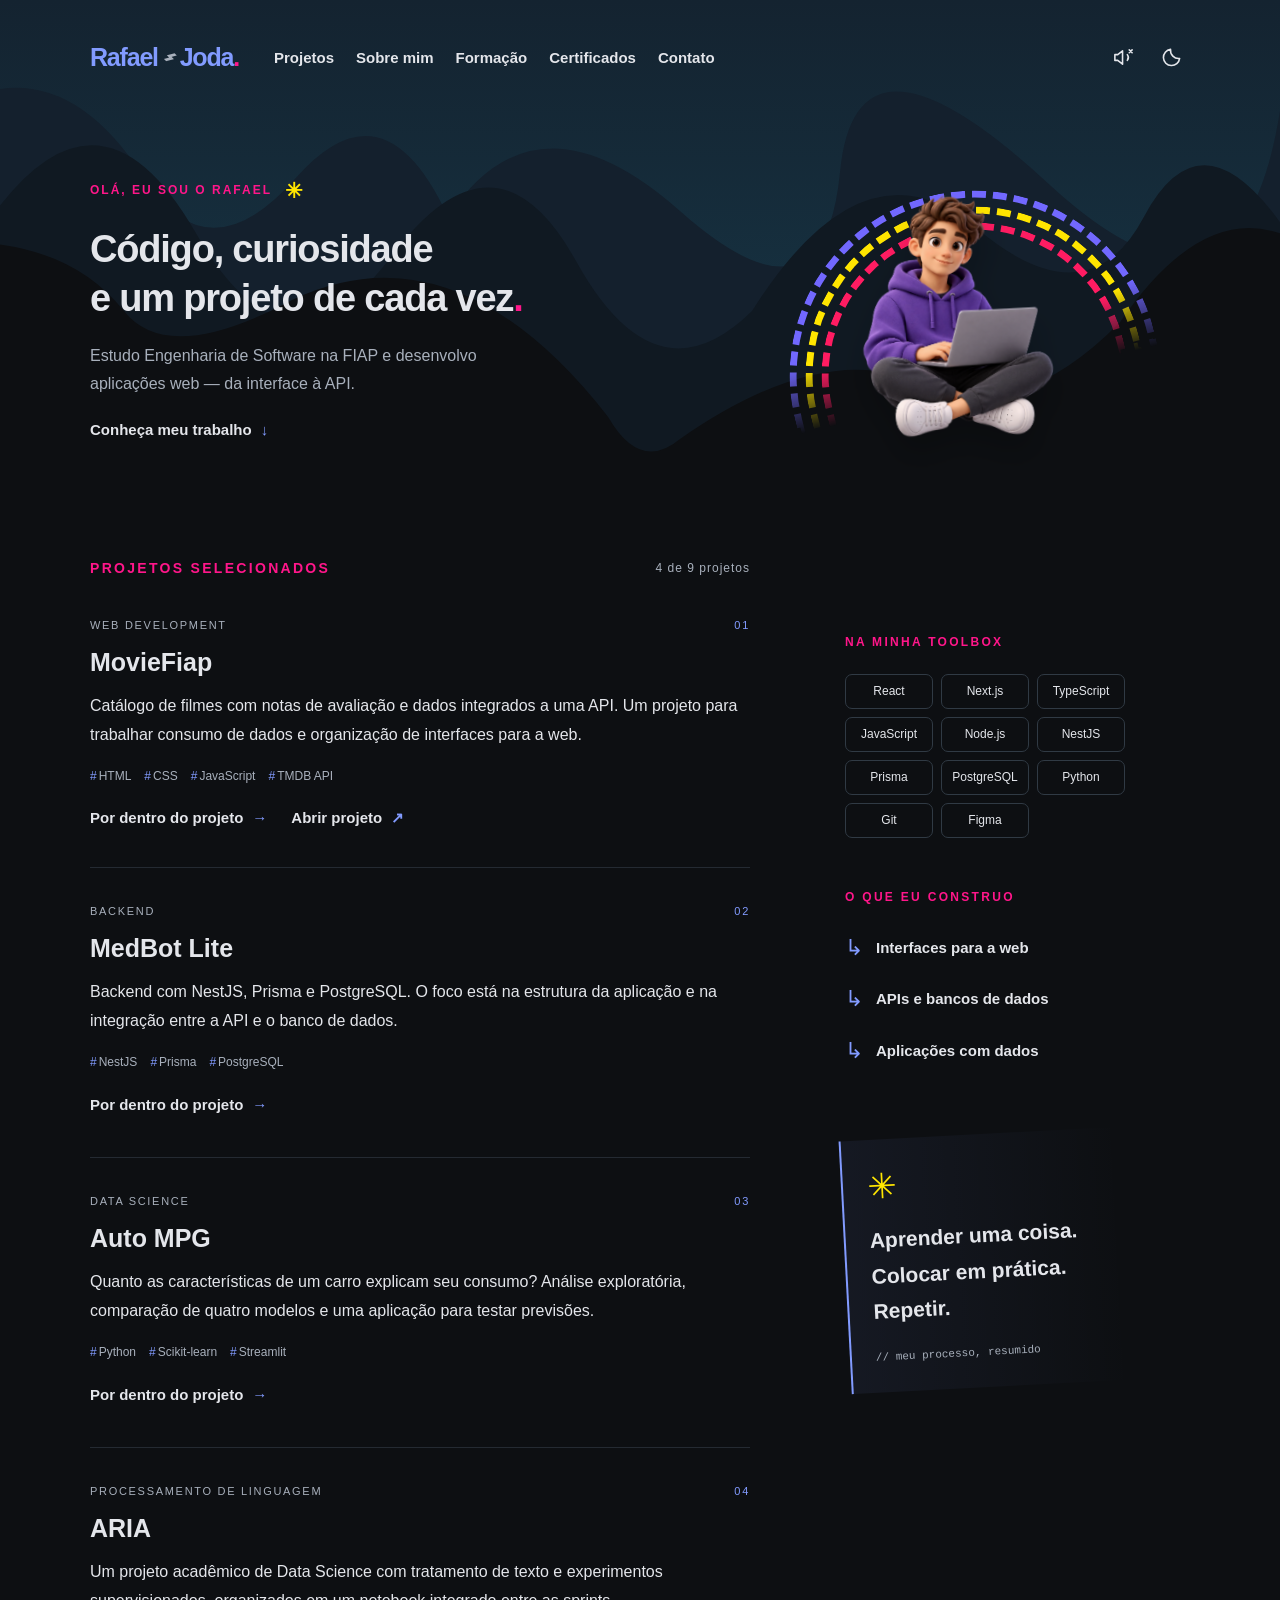
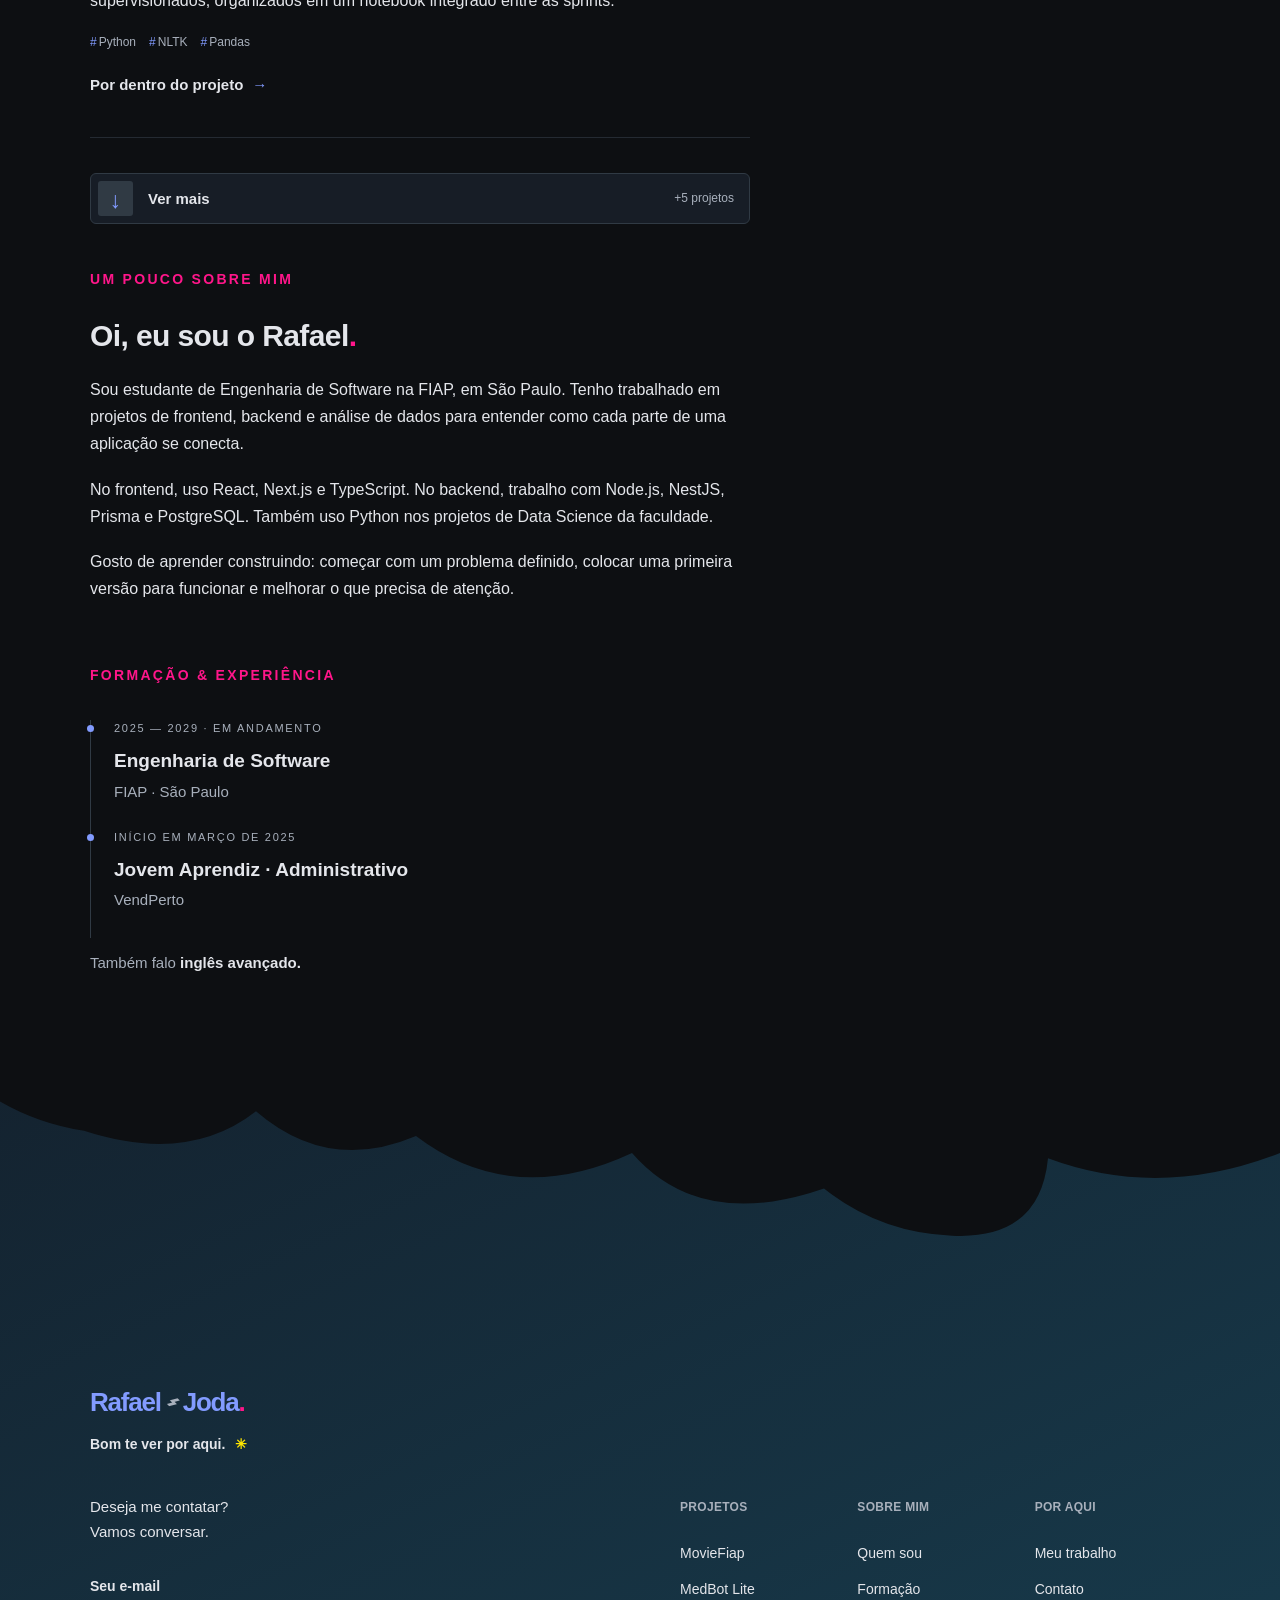
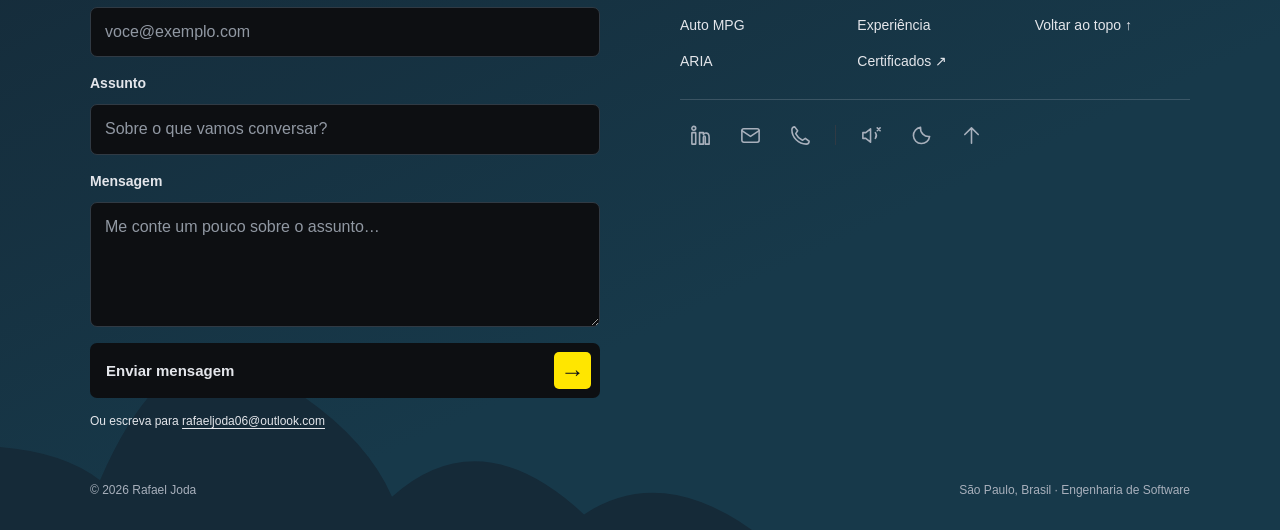
==== public/index.html @ ef2718e4 "Adiciona portfolio completo" ====
<!doctype html>
<html lang="pt-BR" data-theme="dark">
<head><meta charset="UTF-8"><meta name="viewport" content="width=device-width, initial-scale=1"><meta name="theme-color" content="#0d0f12"><meta name="description" content="Rafael Joda, estudante de Engenharia de Software na FIAP. Projetos com React, Next.js, TypeScript, Node.js e Python."><title>Rafael Joda • Desenvolvedor de software</title><link rel="stylesheet" href="styles.css?v=8"><script>try{document.documentElement.dataset.theme=localStorage.getItem('rj-theme')||'dark'}catch{}</script></head>
<body><a class="skip" href="#projetos">Pular para o conteúdo</a>
<div class="top-scene" aria-hidden="true"><svg viewBox="0 0 1600 450" preserveAspectRatio="none"><path class="layer back" d="M0 80 Q100 70 180 160 T370 160 T560 195 Q670 75 850 190 T1050 155 T1310 165 T1600 100 V450 H0Z"/><path class="layer middle" d="M0 185 Q130 65 245 210 T490 230 T720 235 T940 280 Q1080 120 1220 205 T1430 195 T1600 200 V450 H0Z"/><path class="layer front" d="M0 220 Q100 230 155 280 T365 270 Q570 200 760 375 Q800 425 850 395 Q1030 305 1150 345 T1400 290 Q1500 185 1600 210 V450 H0Z"/></svg></div>
<header class="shell"><a class="brand" href="#" aria-label="Rafael Joda, início">Rafael<span class="brand-mark">⌁</span>Joda<span class="brand-dot">.</span></a><nav aria-label="Principal"><a href="#projetos">Projetos</a><a href="#sobre">Sobre mim</a><a href="#formacao">Formação</a><a href="certificados/index.html" target="_blank" rel="noopener noreferrer" aria-label="Certificados (abre em nova aba)">Certificados</a><a href="#contato">Contato</a></nav><div class="header-actions"><button class="icon-btn" id="sound" aria-label="Ativar sons" aria-pressed="false" title="Ativar sons"><svg viewBox="0 0 24 24"><path d="M11 5 6 9H3v6h3l5 4V5Z M16 9a5 5 0 0 1 0 6"/><path class="sound-off" d="m18 4 3 3m0-3-3 3"/></svg></button><button class="icon-btn" id="theme" aria-label="Ativar tema claro" title="Mudar tema"><svg viewBox="0 0 24 24"><path d="M20.5 13A8.5 8.5 0 0 1 11 3.5 8.5 8.5 0 1 0 20.5 13Z"/></svg></button></div></header>
<main class="shell"><section class="intro" aria-labelledby="intro-title"><div class="intro-copy"><p class="eyebrow">OLÁ, EU SOU O RAFAEL <span class="wave">✳</span></p><h1 id="intro-title">Código, curiosidade<br>e um projeto de cada vez<span>.</span></h1><p>Estudo Engenharia de Software na FIAP e desenvolvo aplicações web — da interface à API.</p><a href="#projetos" class="text-link">Conheça meu trabalho <span>↓</span></a></div><div class="hero-art"><div class="orbit" aria-hidden="true"><i></i><i></i><i></i></div><button class="avatar-button" id="avatar" aria-label="Animar personagem"><img src="avatar.png" alt="Personagem 3D de um desenvolvedor com notebook" width="320" height="320"></button><span class="art-note"> </span></span></div></section>
<div class="content-grid"><div class="main-column"><section id="projetos"><div class="section-heading"><h2 class="eyebrow">PROJETOS SELECIONADOS</h2><span class="small-label" id="project-count">4 de 9 projetos</span></div>
<article class="project reveal"><div class="project-meta">WEB DEVELOPMENT <span>01</span></div><h3><button data-project="movie">MovieFiap <span>↗</span></button></h3><p>Catálogo de filmes com notas de avaliação e dados integrados a uma API. Um projeto para trabalhar consumo de dados e organização de interfaces para a web.</p><div class="tags"><span>HTML</span><span>CSS</span><span>JavaScript</span><span>TMDB API</span></div><div class="project-actions"><button class="text-link" data-project="movie">Por dentro do projeto <span>→</span></button><a class="text-link" href="https://checkpoint-5-webdev-1espz.vercel.app" target="_blank" rel="noopener noreferrer">Abrir projeto <span>↗</span></a></div></article>
<article class="project reveal"><div class="project-meta">BACKEND <span>02</span></div><h3><button data-project="medbot">MedBot Lite <span>↗</span></button></h3><p>Backend com NestJS, Prisma e PostgreSQL. O foco está na estrutura da aplicação e na integração entre a API e o banco de dados.</p><div class="tags"><span>NestJS</span><span>Prisma</span><span>PostgreSQL</span></div><button class="text-link" data-project="medbot">Por dentro do projeto <span>→</span></button></article>
<article class="project reveal"><div class="project-meta">DATA SCIENCE <span>03</span></div><h3><button data-project="mpg">Auto MPG <span>↗</span></button></h3><p>Quanto as características de um carro explicam seu consumo? Análise exploratória, comparação de quatro modelos e uma aplicação para testar previsões.</p><div class="tags"><span>Python</span><span>Scikit-learn</span><span>Streamlit</span></div><button class="text-link" data-project="mpg">Por dentro do projeto <span>→</span></button></article>
<article class="project reveal"><div class="project-meta">PROCESSAMENTO DE LINGUAGEM <span>04</span></div><h3><button data-project="aria">ARIA <span>↗</span></button></h3><p>Um projeto acadêmico de Data Science com tratamento de texto e experimentos supervisionados, organizados em um notebook integrado entre as sprints.</p><div class="tags"><span>Python</span><span>NLTK</span><span>Pandas</span></div><button class="text-link" data-project="aria">Por dentro do projeto <span>→</span></button></article><div id="additional-projects" hidden><article class="project"><div class="project-meta">WEB DEVELOPMENT <span>05</span></div><h3><a class="project-title-link" href="https://sprint3-web-front-challenge-6oac-d4pl1punf.vercel.app/" target="_blank" rel="noopener noreferrer">Passa Bola App<span aria-hidden="true">↗</span></a></h3><p>Aplicação de futebol feminino com estatísticas, notícias e acompanhamento de ligas.</p><div class="tags"><span>Next.js</span><span>React</span><span>Tailwind</span><span>Framer Motion</span></div><a class="text-link" href="https://sprint3-web-front-challenge-6oac-d4pl1punf.vercel.app/" target="_blank" rel="noopener noreferrer" aria-label="Abrir Passa Bola App em nova aba">Abrir projeto <span aria-hidden="true">↗</span></a></article><article class="project"><div class="project-meta">LANDING PAGE <span>06</span></div><h3><a class="project-title-link" href="https://greenpath-rose.vercel.app" target="_blank" rel="noopener noreferrer">Green Path<span aria-hidden="true">↗</span></a></h3><p>Landing page sobre sustentabilidade empresarial, com projetos ambientais e estratégias de economia verde.</p><div class="tags"><span>React</span><span>Tailwind</span></div><a class="text-link" href="https://greenpath-rose.vercel.app" target="_blank" rel="noopener noreferrer" aria-label="Abrir Green Path em nova aba">Abrir projeto <span aria-hidden="true">↗</span></a></article><article class="project"><div class="project-meta">WEB DEVELOPMENT <span>07</span></div><h3><a class="project-title-link" href="https://gs-web-front-xi.vercel.app" target="_blank" rel="noopener noreferrer">TalentHub<span aria-hidden="true">↗</span></a></h3><p>Aplicação para consultar e filtrar profissionais, com foco em usabilidade e organização das informações.</p><div class="tags"><span>React</span><span>Tailwind</span><span>JavaScript</span></div><a class="text-link" href="https://gs-web-front-xi.vercel.app" target="_blank" rel="noopener noreferrer" aria-label="Abrir TalentHub em nova aba">Abrir projeto <span aria-hidden="true">↗</span></a></article><article class="project"><div class="project-meta">FRONTEND <span>08</span></div><h3><a class="project-title-link" href="https://rafaeljoda.github.io/CP---Airbnb/" target="_blank" rel="noopener noreferrer">Airbnb Clone<span aria-hidden="true">↗</span></a></h3><p>Reprodução da interface do Airbnb, com foco no layout e na experiência visual da plataforma.</p><div class="tags"><span>React</span><span>Tailwind</span><span>JavaScript</span></div><a class="text-link" href="https://rafaeljoda.github.io/CP---Airbnb/" target="_blank" rel="noopener noreferrer" aria-label="Abrir Airbnb Clone em nova aba">Abrir projeto <span aria-hidden="true">↗</span></a></article><article class="project"><div class="project-meta">DADOS & MONITORAMENTO <span>09</span></div><h3><a class="project-title-link" href="https://reddit-agents.vercel.app/" target="_blank" rel="noopener noreferrer">Agentops<span aria-hidden="true">↗</span></a></h3><p>Monitoramento de tendências em comunidades do Reddit. Usa agentes para coletar, analisar e visualizar dados de engajamento.</p><div class="tags"><span>HTML</span><span>CSS</span><span>JavaScript</span><span>Chart.js</span><span>Python</span></div><a class="text-link" href="https://reddit-agents.vercel.app/" target="_blank" rel="noopener noreferrer" aria-label="Abrir Agentops em nova aba">Abrir projeto <span aria-hidden="true">↗</span></a></article></div><button id="toggle-projects" class="toggle-projects" type="button" aria-expanded="false" aria-controls="additional-projects"><span class="toggle-projects-icon" aria-hidden="true">↓</span><span class="toggle-projects-label">Ver mais</span><span class="toggle-projects-count">+5 projetos</span></button></section>
<section id="sobre" class="about reveal"><h2 class="eyebrow">UM POUCO SOBRE MIM</h2><h3>Oi, eu sou o Rafael<span class="pink">.</span></h3><p>Sou estudante de Engenharia de Software na FIAP, em São Paulo. Tenho trabalhado em projetos de frontend, backend e análise de dados para entender como cada parte de uma aplicação se conecta.</p><p>No frontend, uso React, Next.js e TypeScript. No backend, trabalho com Node.js, NestJS, Prisma e PostgreSQL. Também uso Python nos projetos de Data Science da faculdade.</p><p>Gosto de aprender construindo: começar com um problema definido, colocar uma primeira versão para funcionar e melhorar o que precisa de atenção.</p></section>
<section id="formacao" class="education reveal"><h2 class="eyebrow">FORMAÇÃO & EXPERIÊNCIA</h2><div class="timeline-item"><span class="timeline-dot"></span><p class="project-meta">2025 — 2029 · EM ANDAMENTO</p><h3>Engenharia de Software</h3><p>FIAP · São Paulo</p></div><div class="timeline-item"><span class="timeline-dot"></span><p class="project-meta">INÍCIO EM MARÇO DE 2025</p><h3>Jovem Aprendiz · Administrativo</h3><p>VendPerto</p></div><div class="language">Também falo <strong>inglês avançado.</strong></div></section></div>
<aside><section class="aside-section"><h2 class="eyebrow">NA MINHA TOOLBOX</h2><div class="toolbox"><span>React</span><span>Next.js</span><span>TypeScript</span><span>JavaScript</span><span>Node.js</span><span>NestJS</span><span>Prisma</span><span>PostgreSQL</span><span>Python</span><span>Git</span><span>Figma</span></div></section><section class="aside-section"><h2 class="eyebrow">O QUE EU CONSTRUO</h2><ul class="focus-list"><li><span>↳</span> Interfaces para a web</li><li><span>↳</span> APIs e bancos de dados</li><li><span>↳</span> Aplicações com dados</li></ul></section><section class="little-note"><span class="note-star">✳</span><p>Aprender uma coisa.<br>Colocar em prática.<br>Repetir.</p><span class="note-sign">// meu processo, resumido</span></section></aside></div></main>
<footer id="contato" class="landscape-footer">
<div class="footer-peek shell" aria-hidden="true"><img class="footer-avatar" src="avatar.png" alt="" width="170" height="204"></div>
<svg class="footer-ceiling" viewBox="0 0 1600 180" preserveAspectRatio="none" aria-hidden="true"><path d="M0 0H1600V72 Q1450 125 1310 78 Q1300 170 1190 165 Q1100 162 1030 112 Q875 160 790 72 Q640 135 520 53 Q410 95 320 25 Q235 85 105 47 Q48 39 0 14Z"/></svg>
<svg class="footer-hills" viewBox="0 0 1600 260" preserveAspectRatio="none" aria-hidden="true"><path d="M0 180 Q80 185 125 212 Q230 25 380 132 Q460 175 490 228 Q600 152 730 245 Q825 197 940 260H1600V260H0Z"/></svg>
<div class="shell landscape-content"><div class="footer-heading"><a class="brand" href="#">Rafael<span class="brand-mark">⌁</span>Joda<span class="brand-dot">.</span></a><p class="footer-greeting">Bom te ver por aqui. <span>✳</span></p></div><div class="footer-intro"><div class="footer-contact"><p>Deseja me contatar?<br>Vamos conversar.</p><form id="contact-form" class="contact-form" action="https://formsubmit.co/rafaeljoda06@outlook.com" method="POST">
<label for="contact-email">Seu e-mail</label><input id="contact-email" name="email" type="email" autocomplete="email" placeholder="voce@exemplo.com" maxlength="254" required>
<label for="contact-subject">Assunto</label><input id="contact-subject" name="_subject" type="text" placeholder="Sobre o que vamos conversar?" minlength="3" maxlength="160" required>
<label for="contact-message">Mensagem</label><textarea id="contact-message" name="message" rows="4" placeholder="Me conte um pouco sobre o assunto…" minlength="10" maxlength="5000" required></textarea>
<input class="contact-honey" type="text" name="_honey" tabindex="-1" autocomplete="off" aria-hidden="true"><input type="hidden" name="_template" value="table">
<button class="send-message" type="submit"><span>Enviar mensagem</span><span aria-hidden="true">→</span></button><p id="contact-status" class="contact-status" role="status" aria-live="polite"></p>
<p class="contact-direct">Ou escreva para <a href="mailto:rafaeljoda06@outlook.com">rafaeljoda06@outlook.com</a></p></form></div></div>
<div class="footer-links"><section><h2>PROJETOS</h2><button data-project="movie">MovieFiap</button><button data-project="medbot">MedBot Lite</button><button data-project="mpg">Auto MPG</button><button data-project="aria">ARIA</button></section><section><h2>SOBRE MIM</h2><a href="#sobre">Quem sou</a><a href="#formacao">Formação</a><a href="#formacao">Experiência</a><a href="certificados/index.html" target="_blank" rel="noopener noreferrer">Certificados ↗</a></section><section><h2>POR AQUI</h2><a href="#projetos">Meu trabalho</a><a href="#contato">Contato</a><a href="#">Voltar ao topo ↑</a></section><div class="footer-tools"><a class="icon-btn social-link" href="https://www.linkedin.com/in/rafael-joda" target="_blank" rel="noopener noreferrer" aria-label="LinkedIn de Rafael Joda (abre em nova aba)" title="LinkedIn · Rafael Joda"><svg viewBox="0 0 24 24" aria-hidden="true"><rect x="3" y="9" width="4" height="12" rx=".5"/><circle cx="5" cy="4.5" r="2"/><path d="M11 21V9h4v2c1-2 6-3 6 3v7h-4v-7c0-2-2-2-2 0v7Z"/></svg></a>
<a class="icon-btn social-link" href="mailto:rafaeljoda06@outlook.com" aria-label="Enviar e-mail para rafaeljoda06@outlook.com" title="rafaeljoda06@outlook.com"><svg viewBox="0 0 24 24" aria-hidden="true"><rect x="3" y="5" width="18" height="14" rx="2"/><path d="m3 7 9 6 9-6"/></svg></a>
<a class="icon-btn social-link" href="tel:+5511970444072" aria-label="Ligar para Rafael Joda: (11) 97044-4072" title="Ligar · (11) 97044-4072"><svg viewBox="0 0 24 24" aria-hidden="true"><path d="m6 3 3 4-2 3a15 15 0 0 0 7 7l3-2 4 3c0 2-1 3-3 3C10 21 3 14 3 6c0-2 1-3 3-3Z"/></svg></a>
<span class="footer-tools-divider" aria-hidden="true"></span><button class="icon-btn" id="footer-sound" aria-label="Ativar sons" aria-pressed="false" title="Ativar sons"><svg viewBox="0 0 24 24"><path d="M11 5 6 9H3v6h3l5 4V5Z M16 9a5 5 0 0 1 0 6"/><path class="sound-off" d="m18 4 3 3m0-3-3 3"/></svg></button><button class="icon-btn" id="footer-theme" aria-label="Ativar tema claro" title="Mudar tema"></button><a class="icon-btn" href="#" aria-label="Voltar ao topo" title="Voltar ao topo"><svg viewBox="0 0 24 24"><path d="M12 20V4m-7 7 7-7 7 7"/></svg></a></div></div><div class="landscape-bottom"><span>© <span id="year">2026</span> Rafael Joda</span><span>São Paulo, Brasil · Engenharia de Software</span></div></div></footer>
<dialog id="project-dialog"><button class="close-modal icon-btn" aria-label="Fechar detalhes">×</button><p class="eyebrow" id="modal-category"></p><h2 id="modal-title"></h2><div id="modal-body"></div><button class="modal-done">Voltar aos projetos <span>→</span></button></dialog><script src="app.js?v=7"></script></body></html>
---- public/styles.css ----
:root{color-scheme:dark;--bg:#0d0f12;--text:#e4e6eb;--muted:#a8b0bc;--pink:#ff168a;--blue:#829bff;--line:#303a44;--sky:#142330;--back:#14202d;--middle:#101922;--footer:#17394a;--panel:#171d26;--yellow:#ffe600;--font: 'Trebuchet MS', Arial, sans-serif}*{box-sizing:border-box}html{scroll-behavior:smooth;scroll-padding-top:38px}body{margin:0;background:var(--bg);color:var(--text);font:17px/1.7 var(--font);overflow-x:hidden}html[data-theme=light]{color-scheme:light;--bg:#fffdfb;--text:#252936;--muted:#586271;--pink:#d0006a;--blue:#4c59c8;--line:#d7dbe3;--sky:#e5f0fa;--back:#dbe5f4;--middle:#edf1f8;--footer:#e4edf9;--panel:#f4f5fa;--yellow:#d29c00}button,a{-webkit-tap-highlight-color:transparent}button{font:inherit}a{color:inherit;text-decoration:none}button{color:inherit;cursor:pointer}button:focus-visible,a:focus-visible{outline:2px solid var(--pink);outline-offset:6px}button{border:0}h1,h2,h3,p{margin:0}h1,h2,h3{line-height:1.3}.shell{width:min(1100px,calc(100% - 64px));margin:auto}.skip{position:fixed;z-index:100;top:-80px;left:16px;background:var(--panel);padding:12px}.skip:focus{top:10px}header{height:115px;display:flex;align-items:center;gap:55px;position:relative;z-index:2}.brand{display:inline-flex;align-items:center;color:var(--blue);font-size:25px;letter-spacing:-1.2px;font-weight:800;white-space:nowrap}.brand-mark{display:inline-block;color:var(--muted);font-size:22px;margin:0 5px;transform:rotate(-45deg)}.brand:hover .brand-mark{animation:wiggle .6s}.brand-dot{color:var(--pink)}nav{display:flex;gap:28px;font-size:15px;font-weight:700}nav a{position:relative}nav a:after{content:'';position:absolute;bottom:-5px;left:0;width:100%;height:2px;background:var(--pink);transform:scaleX(0);transform-origin:left;transition:transform .25s}nav a:hover:after{transform:scaleX(1)}.header-actions{display:flex;gap:10px;margin-left:auto}.icon-btn{background:transparent;width:38px;height:38px;display:grid;place-items:center;border-radius:50%;transition:background .2s,transform .4s}.icon-btn:hover{background:var(--line);transform:rotate(-12deg)}.icon-btn svg{width:23px;height:23px;fill:none;stroke:currentColor;stroke-width:1.65;stroke-linecap:round;stroke-linejoin:round}.top-scene{position:absolute;inset:0 0 auto;height:500px;background:linear-gradient(var(--sky),var(--footer));overflow:hidden;pointer-events:none}.top-scene svg{position:absolute;bottom:0;width:100%;height:100%}.back{fill:var(--back)}.middle{fill:var(--middle)}.front{fill:var(--bg)}.intro{height:405px;position:relative;display:grid;grid-template-columns:1.25fr 1fr;align-items:center;gap:40px}.intro-copy{padding-bottom:15px;z-index:1}.eyebrow{font-size:14px;line-height:1.5;letter-spacing:2.3px;font-weight:700;color:var(--pink)}.intro .eyebrow{font-size:12px;letter-spacing:2px;margin-bottom:18px}.wave{display:inline-block;color:var(--yellow);margin-left:8px;font-size:21px;vertical-align:middle;animation:star-turn 18s linear infinite}h1{font-size:38px;letter-spacing:-1.2px;line-height:1.3;margin-bottom:18px}h1>span{color:var(--pink)}.intro-copy>p:not(.eyebrow){color:var(--muted);max-width:420px;font-size:16px;line-height:1.75}.text-link{display:inline-flex;align-items:center;gap:9px;font-size:15px;font-weight:700;background:none;padding:0}.text-link span{display:inline-block;color:var(--blue);transition:transform .25s}.text-link:hover span{transform:translateX(5px)}.intro .text-link{margin-top:19px}.hero-art{position:relative;height:350px;display:grid;place-items:center}.avatar-button{z-index:1;background:none;padding:0;width:250px;transform:rotate(-3deg);animation:float 5s ease-in-out infinite;transform-origin:center 70%}.avatar-button img{width:100%;height:295px;object-fit:contain;filter:drop-shadow(0 20px 15px #0003);display:block}.avatar-button:hover{animation:float 1.8s ease-in-out infinite}.avatar-button.bounce{animation:bounce .8s both}.orbit{position:absolute;width:370px;height:200px;top:50px;transform:rotate(-14deg)}.orbit i{position:absolute;inset:0;border:7px dashed #7268ff;border-bottom:0;border-radius:200px 200px 0 0;mask-image:linear-gradient(#000 65%,transparent)}.orbit i:nth-child(2){inset:16px 16px 0;border-color:#ffe500;animation:orbit-pulse 5s ease-in-out infinite}.orbit i:nth-child(3){inset:32px 32px 0;border-color:#ff1c62}.art-note{position:absolute;bottom:2px;right:48px;font-size:13px;color:var(--muted);transform:rotate(-5deg)}.art-note>span{color:var(--yellow);margin-left:9px}.content-grid{display:grid;grid-template-columns:minmax(0,660px) 280px;gap:95px;padding:38px 0 100px}.section-heading{display:flex;align-items:center;justify-content:space-between;margin-bottom:38px}.small-label{font-size:12px;color:var(--muted);letter-spacing:1px}.project{padding:0 0 37px;margin-bottom:35px;border-bottom:1px solid color-mix(in srgb,var(--line) 65%,transparent)}.project-meta{font-size:11px;letter-spacing:1.7px;color:var(--muted);line-height:1.5;display:flex;align-items:center;justify-content:space-between;margin-bottom:12px}.project-meta span{color:var(--blue)}.project h3{font-size:25px;letter-spacing:-.5px;margin-bottom:14px}.project h3 button{display:flex;align-items:center;gap:15px;padding:0;background:transparent;font-weight:800}.project h3 button>span{font-size:20px;color:var(--blue);opacity:0;transform:translate(-5px,5px);transition:all .25s}.project:hover h3 button>span,.project h3 button:focus-visible>span{opacity:1;transform:translate(0)}.project h3 button:hover{color:var(--blue)}.project>p{font-size:16px;line-height:1.8;color:var(--text)}.tags{display:flex;gap:13px;flex-wrap:wrap;margin:16px 0 19px;color:var(--muted);font-size:12px}.tags span:before{content:'#';color:var(--blue);margin-right:2px}aside{padding-top:75px}.aside-section{margin-bottom:50px}.aside-section .eyebrow{font-size:12px;margin-bottom:23px}.toolbox{display:flex;gap:8px;flex-wrap:wrap}.toolbox span{font-size:13px;border:1px solid var(--line);padding:3px 10px;border-radius:7px;transition:color .2s,transform .3s,border-color .2s}.toolbox span:hover{color:var(--blue);border-color:var(--blue);transform:translateY(-4px) rotate(-3deg)}.focus-list{list-style:none;padding:0;margin:0;display:grid;gap:14px;font-size:15px;font-weight:700}.focus-list li{display:flex;gap:13px;align-items:center}.focus-list span{font-size:22px;font-weight:400;color:var(--blue)}.little-note{padding:22px 24px;border-left:2px solid var(--blue);margin-top:65px;transform:rotate(-3deg);background:linear-gradient(90deg,color-mix(in srgb,var(--blue) 7%,transparent),transparent)}.note-star{font-size:35px;display:block;color:var(--yellow);line-height:1.4}.little-note p{font-size:21px;line-height:1.7;font-weight:700;margin:12px 0}.note-sign{font:11px/1.5 monospace;color:var(--muted)}.about,.education{padding-top:45px;scroll-margin-top:20px}.about h3{font-size:30px;margin:26px 0 21px;letter-spacing:-.6px}.about p{font-size:16px;margin-bottom:18px}.pink{color:var(--pink)}.education{margin-top:10px}.education .eyebrow{margin-bottom:34px}.timeline-item{position:relative;padding:0 0 25px 23px;border-left:1px solid var(--line)}.timeline-dot{position:absolute;width:7px;height:7px;background:var(--blue);border-radius:50%;top:5px;left:-4px}.timeline-item h3{font-size:19px;margin-bottom:5px}.timeline-item>p:last-child{color:var(--muted);font-size:15px}.language{font-size:15px;padding-top:12px;color:var(--muted)}.language strong{color:var(--text)}footer{position:relative;background:linear-gradient(var(--footer),color-mix(in srgb,var(--footer) 75%,var(--sky)));margin-top:80px}.footer-wave{position:absolute;top:-99px;width:100%;height:100px;fill:var(--footer)}.footer-content{display:grid;grid-template-columns:1fr 1fr;padding-top:30px;gap:70px}.footer-content h2{font-size:37px;letter-spacing:-1px;margin:14px 0}.footer-content h2 span{color:var(--blue)}.footer-content p:not(.eyebrow){font-size:16px;color:var(--muted)}.contact-link{margin-top:23px;display:inline-flex;align-items:center;gap:23px;font-weight:700;font-size:15px;border-bottom:2px solid var(--blue);padding-bottom:5px}.contact-link:hover{color:var(--blue)}.footer-right{padding-top:18px;justify-self:end}.footer-right p{margin:17px 0}.back-top{font-size:14px}.footer-bottom{border-top:1px solid color-mix(in srgb,var(--muted) 20%,transparent);grid-column:1/-1;display:flex;justify-content:space-between;padding:23px 0;font-size:12px;color:var(--muted);margin-top:5px}.reveal{transition:opacity .65s,transform .65s}.reveal.pending{opacity:0;transform:translateY(24px)}dialog{background:var(--panel);color:var(--text);border:1px solid var(--line);border-radius:15px;padding:40px;width:min(600px,calc(100% - 32px));max-height:85vh}dialog::backdrop{background:#050910ba;backdrop-filter:blur(8px)}dialog[open]{animation:modal-in .3s cubic-bezier(.2,.8,.3,1.2)}.close-modal{position:absolute;right:13px;top:10px;font-size:27px}dialog h2{font-size:32px;margin:14px 0 22px}dialog h3{font-size:18px;margin:22px 0 9px}dialog p{font-size:16px;color:var(--muted);margin-bottom:12px}.modal-done{background:var(--blue);color:var(--bg);border-radius:6px;padding:10px 18px;font-weight:700;font-size:14px;margin-top:18px}.stat-row{display:flex;gap:25px;margin:22px 0}.stat-row strong{display:block;color:var(--blue);font-size:26px}.stat-row span{font-size:12px;color:var(--muted)}::view-transition-old(root),::view-transition-new(root){animation:none;mix-blend-mode:normal}::view-transition-new(root){animation:theme-reveal .65s ease-out both}@keyframes theme-reveal{from{clip-path:circle(0 at var(--tx,90%) var(--ty,5%))}to{clip-path:circle(150% at var(--tx,90%) var(--ty,5%))}}@keyframes float{0%,100%{transform:translateY(0) rotate(-3deg)}50%{transform:translateY(-13px) rotate(0deg)}}@keyframes bounce{0%,100%{transform:translateY(0) scale(1)}25%{transform:translateY(12px) scale(1.12,.88)}55%{transform:translateY(-40px) scale(.94,1.08)}80%{transform:translateY(0) scale(1.07,.93)}}@keyframes orbit-pulse{50%{transform:translateY(-7px)}}@keyframes star-turn{to{transform:rotate(360deg)}}@keyframes wiggle{30%{transform:rotate(30deg)}70%{transform:rotate(-65deg)}}@keyframes modal-in{from{opacity:0;transform:translateY(20px) scale(.97)}to{opacity:1;transform:none}}@media(min-width:1600px){.shell{width:1100px}.top-scene{height:520px}.intro{height:425px}}@media(max-width:1000px){header{gap:30px}nav{gap:20px}.content-grid{gap:45px;grid-template-columns:minmax(0,1fr) 240px}h1{font-size:33px}.orbit{width:310px}.intro{gap:20px}.art-note{right:10px}}@media(max-width:720px){.shell{width:calc(100% - 40px)}header{height:auto;min-height:115px;flex-wrap:wrap;gap:0;padding-top:16px;padding-bottom:14px}.brand{font-size:24px}.header-actions{order:1}nav{order:2;width:100%;justify-content:space-between;margin-top:17px;font-size:13px;gap:10px}.intro{height:auto;grid-template-columns:1fr;padding-top:32px;gap:0}.intro-copy{padding-bottom:0}h1{font-size:33px;max-width:470px}.intro-copy>p:not(.eyebrow){max-width:400px}.top-scene{height:670px}.hero-art{height:300px;max-width:360px;width:100%;justify-self:center}.avatar-button{width:215px}.avatar-button img{height:255px}.orbit{top:32px;width:315px;height:160px}.art-note{bottom:4px;right:5px}.content-grid{display:block;padding-top:33px;padding-bottom:70px}.section-heading{margin-bottom:30px}.eyebrow{font-size:12px}.project h3{font-size:24px}.project h3 button>span{opacity:1}aside{padding-top:60px;display:grid;grid-template-columns:1fr;gap:10px}.aside-section{margin-bottom:30px}.little-note{margin-top:10px}.footer-content{grid-template-columns:1fr;gap:30px;padding-top:10px}.footer-right{justify-self:start}.footer-bottom{display:block;margin-top:5px}.footer-bottom>span{display:block;margin-bottom:8px}.footer-content h2{font-size:33px}dialog{padding:30px 24px}.stat-row{gap:20px}footer{margin-top:40px}}@media(prefers-reduced-motion:reduce){html{scroll-behavior:auto}*,*:before,*:after{animation:none!important;transition:none!important}.reveal.pending{opacity:1;transform:none}}
/* Circular theme reveal and a scroll-linked footer. */
::view-transition-group(root){animation-duration:.85s}::view-transition-old(root){z-index:1}::view-transition-new(root){z-index:2;animation:theme-circle .85s cubic-bezier(.65,0,.25,1) both}@keyframes theme-circle{from{clip-path:circle(0px at var(--tx) var(--ty))}to{clip-path:circle(var(--theme-radius) at var(--tx) var(--ty))}}
.theme-fallback body,.theme-fallback footer,.theme-fallback .layer,.theme-fallback .footer-ceiling,.theme-fallback .footer-hills{transition:background-color .7s,color .7s,fill .7s}.theme-symbol{transform-origin:center}.theme-symbol circle{fill:none;stroke:currentColor;stroke-width:1.65}
.landscape-footer{--peek-shift:-190px;--peek-angle:-7deg;isolation:isolate;overflow:hidden;margin-top:15px;background:linear-gradient(155deg,var(--sky),var(--footer) 70%);min-height:520px}.footer-ceiling{position:absolute;inset:-1px 0 auto;width:100%;height:160px;fill:var(--bg);z-index:3;pointer-events:none}.footer-hills{position:absolute;inset:auto 0 0;width:100%;height:270px;fill:color-mix(in srgb,var(--sky) 70%,var(--footer));z-index:0;pointer-events:none}.footer-peek{position:relative;height:0;z-index:2;pointer-events:none}.footer-avatar{position:absolute;left:8px;top:-42px;width:148px;height:auto;transform:translateY(var(--peek-shift)) rotate(calc(180deg + var(--peek-angle)));filter:drop-shadow(0 -5px 9px #0002);will-change:transform}.landscape-content{position:relative;z-index:4;padding-top:168px;padding-bottom:30px;display:grid;grid-template-columns:1.05fr 1.4fr;column-gap:95px;row-gap:38px}.footer-intro .brand{font-size:26px}.footer-greeting{font-size:14px;font-weight:700;margin-top:9px}.footer-greeting span{color:var(--yellow);display:inline-block;margin-left:6px}.footer-contact{margin-top:38px}.footer-contact p{font-size:15px;line-height:1.65}.footer-cta{display:flex;align-items:center;justify-content:space-between;background:var(--bg);border-radius:7px;padding:5px 5px 5px 14px;gap:16px;max-width:340px;margin-top:13px;font-size:14px}.footer-cta>span{background:#ffe600;color:#101318;width:37px;height:37px;display:grid;place-items:center;border-radius:5px;font-size:25px;transition:transform .25s}.footer-cta:hover>span{transform:translateX(2px)}.footer-links{display:grid;grid-template-columns:1fr 1fr 1fr;gap:22px;padding-top:112px}.footer-links h2{font-size:12px;line-height:1.5;font-weight:700;color:var(--muted);margin-bottom:19px}.footer-links section{display:flex;flex-direction:column;align-items:flex-start;gap:10px}.footer-links section a,.footer-links section button{font-size:14px;line-height:1.6;font-weight:500;background:none;padding:0;text-align:left;transition:color .2s,transform .2s}.footer-links section a:hover,.footer-links section button:hover{color:var(--blue);transform:translateX(3px)}.footer-tools{grid-column:1/-1;display:flex;gap:16px;justify-content:flex-end;padding-top:9px;color:var(--muted)}.landscape-bottom{grid-column:1/-1;display:flex;justify-content:space-between;gap:15px;color:var(--muted);font-size:12px}.landscape-footer .footer-links h2{letter-spacing:.3px}@media(min-width:1600px){.footer-avatar{top:-55px;width:155px}.landscape-content{padding-top:170px}}@media(max-width:1000px){.landscape-content{column-gap:40px;grid-template-columns:.95fr 1.3fr}.footer-links{gap:15px}.footer-ceiling{height:135px}.footer-avatar{width:133px;top:-40px}}@media(max-width:720px){.landscape-footer{margin-top:10px}.footer-ceiling{height:100px}.footer-avatar{left:25px;top:-55px;width:130px}.landscape-content{padding-top:135px;grid-template-columns:1fr;gap:32px}.footer-contact{margin-top:25px}.footer-links{padding-top:0;gap:20px 15px;grid-template-columns:1fr 1fr 1fr}.footer-links h2{font-size:11px;letter-spacing:0}.footer-tools{justify-content:flex-start;padding-top:8px}.landscape-bottom{flex-direction:column;gap:4px}.footer-hills{height:400px}.footer-cta{max-width:360px}}@media(prefers-reduced-motion:reduce){::view-transition-group(root),::view-transition-new(root){animation:none!important}.footer-avatar{transform:rotate(180deg);will-change:auto}}

/* Theme colors are interpolated directly by app.js, including all gradient stops. */
html[data-theme=light]{--bg:#f8fcff;--text:#182c40;--muted:#496278;--pink:#d0006a;--blue:#494be8;--line:#b5d3e6;--sky:#9fd4ed;--back:#b5e2f5;--middle:#dceff9;--footer:#98cfe9;--panel:#eaf6fd;--yellow:#9d6c00}
.landscape-content{padding-top:290px}.footer-avatar{left:8px;top:48px;width:155px;height:auto;transform:translateY(-285px) rotate(180deg);transition:transform 1.15s cubic-bezier(.22,.8,.25,1)!important;will-change:transform}
.landscape-footer[data-reveal=peek] .footer-avatar{transform:translateY(-148px) rotate(186deg)}
.landscape-footer[data-reveal=full] .footer-avatar{transform:translateY(0) rotate(180deg)}
@media(min-width:1600px){.landscape-content{padding-top:290px}.footer-avatar{top:48px;width:155px}}
@media(max-width:1000px){.footer-avatar{top:42px;width:145px}.landscape-content{padding-top:275px}}
@media(max-width:720px){.footer-avatar{left:25px;top:25px;width:140px}.landscape-content{padding-top:235px}.landscape-footer[data-reveal=peek] .footer-avatar{transform:translateY(-133px) rotate(186deg)}}
@media(prefers-reduced-motion:reduce){.footer-avatar{transition:transform .6s ease-out!important}}

/* Navigation is animated in JavaScript to work consistently across browsers. */
html{scroll-behavior:auto!important}.contact-form{display:grid;gap:8px;margin-top:23px;max-width:420px}.contact-form label{font-size:14px;font-weight:700;margin-top:7px}.contact-form input,.contact-form textarea{font:16px/1.55 var(--font);width:100%;min-width:0;color:var(--text);background:var(--bg);border:1px solid var(--line);border-radius:7px;padding:12px 14px;outline:none}.contact-form input:focus,.contact-form textarea:focus{border-color:var(--blue);box-shadow:0 0 0 3px color-mix(in srgb,var(--blue) 20%,transparent)}.contact-form input::placeholder,.contact-form textarea::placeholder{color:var(--muted);opacity:.85}.contact-form textarea{resize:vertical;min-height:120px}.contact-form .contact-honey{display:none}.send-message{display:flex;justify-content:space-between;align-items:center;gap:20px;padding:9px 9px 9px 16px;border-radius:7px;background:var(--bg);font-size:15px;font-weight:700;margin-top:8px;text-align:left}.send-message>span:last-child{background:#ffe600;color:#101318;width:37px;height:37px;display:grid;place-items:center;border-radius:5px;font-size:24px;transition:transform .2s}.send-message:hover>span:last-child{transform:translateX(3px)}.send-message:disabled{opacity:.65;cursor:wait}.contact-status{font-size:14px!important;line-height:1.5!important;min-height:0}.contact-status:empty{display:none}.contact-status[data-state=error]{color:var(--pink)}.contact-status[data-state=success]{color:var(--text)}.contact-form .contact-direct{font-size:12px;margin-top:6px;overflow-wrap:anywhere}.contact-direct a{text-decoration:underline;text-underline-offset:3px}.landscape-bottom{padding-top:10px}.scroll-destination:focus{outline:none}

.footer-tools{align-items:center;gap:10px;flex-wrap:wrap}.footer-tools .icon-btn{width:40px;height:40px;flex:0 0 40px}.footer-tools .social-link:hover{color:var(--blue);transform:translateY(-4px)}.footer-tools-divider{height:20px;width:1px;background:var(--line);margin:0 5px}@media(max-width:380px){.footer-tools{gap:5px}.footer-tools-divider{margin:0 2px}}

/* Keep footer columns on the same baseline and size their rows to content. */
.landscape-content{grid-template-columns:minmax(0,1fr) minmax(0,1fr);column-gap:80px;row-gap:38px;align-items:start}.footer-heading{grid-column:1/-1}.footer-heading .brand{font-size:26px}.footer-contact{margin-top:0}.contact-form{max-width:none}.footer-links{padding-top:0;align-content:start;align-items:start;grid-template-columns:repeat(3,minmax(0,1fr));gap:26px 22px}.footer-links section{gap:12px}.footer-links h2{margin:0 0 10px;min-height:24px;display:flex;align-items:center}.footer-links section a,.footer-links section button{min-height:24px;display:flex;align-items:center}.footer-tools{grid-column:1/-1;justify-content:flex-start;align-items:center;flex-wrap:nowrap;gap:10px;padding-top:15px;margin-top:0;border-top:1px solid color-mix(in srgb,var(--muted) 25%,transparent)}.footer-tools .icon-btn{width:40px;height:40px;flex:0 0 40px}.toolbox{display:grid;grid-template-columns:repeat(3,minmax(0,1fr));gap:8px}.toolbox span{display:flex;align-items:center;justify-content:center;min-height:35px;text-align:center;padding:5px 3px;font-size:12px;white-space:nowrap}.toolbox span:hover{transform:translateY(-3px)}
@media(max-width:1000px){.landscape-content{column-gap:36px}.footer-tools{gap:5px}.footer-tools-divider{margin:0 3px}.toolbox{grid-template-columns:repeat(2,minmax(0,1fr))}}
@media(max-width:720px){.landscape-content{grid-template-columns:minmax(0,1fr);row-gap:32px}.footer-links{gap:24px 15px}.footer-links h2{min-height:24px}.footer-tools{gap:10px;justify-content:flex-start}.footer-contact{margin-top:0}.toolbox{grid-template-columns:repeat(3,minmax(0,1fr))}}
@media(max-width:380px){.footer-tools{gap:4px}.footer-tools .icon-btn{width:36px;height:40px;flex-basis:36px}.footer-tools-divider{margin:0 3px}.toolbox span{font-size:12px}}

.project-title-link{display:inline-flex;align-items:center;gap:15px;transition:color .2s}.project-title-link span{font-size:20px;color:var(--blue);opacity:0;transform:translate(-5px,5px);transition:transform .25s,opacity .25s}.project:hover .project-title-link span,.project-title-link:focus-visible span{opacity:1;transform:none}.project-title-link:hover{color:var(--blue)}.project-actions{display:flex;gap:24px;flex-wrap:wrap}#additional-projects[hidden]{display:none}#additional-projects{overflow:hidden}.toggle-projects{width:100%;display:flex;align-items:center;gap:15px;padding:7px 15px 7px 7px;border:1px solid var(--line);border-radius:6px;background:var(--panel);font-size:15px;font-weight:700;text-align:left;transition:border-color .2s,background .2s}.toggle-projects:hover{border-color:var(--blue)}.toggle-projects-icon{display:grid;place-items:center;width:35px;height:35px;border-radius:3px;background:var(--line);font-size:23px;color:var(--blue)}.toggle-projects-count{margin-left:auto;font-size:12px;color:var(--muted);font-weight:400}.toggle-projects:disabled{cursor:wait}@media(max-width:720px){.project-title-link span{opacity:1}}

header{gap:35px}header nav{gap:22px}.certificates-page{background:var(--bg)}.certificates-page header{border-bottom:1px solid var(--line)}.certificates-page nav a[aria-current=page]{color:var(--blue)}.certificates-main{padding-top:38px;padding-bottom:80px}.return-link{font-size:14px;color:var(--muted)}.certificates-heading{position:relative;padding:50px 0 40px;border-bottom:1px solid var(--line);margin-bottom:40px}.certificates-heading h1{font-size:48px;margin-top:15px;margin-bottom:16px}.certificates-heading>p:not(.eyebrow){font-size:17px;color:var(--muted);max-width:600px}.certificates-total{display:block;margin-top:22px;font-size:13px;color:var(--blue)}.certificates-grid{display:grid;grid-template-columns:repeat(2,minmax(0,1fr));gap:30px}.certificate-card{border:1px solid var(--line);border-radius:12px;overflow:hidden;background:var(--panel);display:flex;flex-direction:column;transition:transform .25s,border-color .25s}.certificate-card:hover{transform:translateY(-4px);border-color:var(--blue)}.certificate-preview{position:relative;display:block;aspect-ratio:1.6;background:#eef2f6;padding:14px;overflow:hidden}.certificate-preview img{display:block;object-fit:contain;width:100%;height:100%;transition:transform .35s}.certificate-preview:hover img{transform:scale(1.025)}.preview-hint{position:absolute;right:14px;bottom:12px;font-size:12px;background:#111d30e8;color:white;padding:4px 10px;border-radius:4px}.certificate-body{padding:25px;display:flex;flex-direction:column;flex:1}.certificate-issuer{color:var(--blue)!important;font-size:12px!important;font-weight:700;letter-spacing:1.5px;display:flex;justify-content:space-between;margin-bottom:15px}.certificate-issuer span{color:var(--muted)}.certificate-body h2{font-size:23px;letter-spacing:-.4px;margin-bottom:13px}.certificate-body>p{font-size:16px;color:var(--muted)}.certificate-body .tags{margin-bottom:22px}.credential-action{margin-top:auto;padding-top:17px;border-top:1px solid var(--line)}.credential-note{font-size:13px;color:var(--muted)}.certificates-bottom{padding:30px 0 40px;display:flex;justify-content:space-between;align-items:center;border-top:1px solid var(--line)}@media(max-width:900px){header{gap:20px}header nav{gap:15px;font-size:14px}.certificates-heading h1{font-size:40px}}@media(max-width:720px){header nav{gap:12px;justify-content:flex-start;flex-wrap:wrap;row-gap:12px;font-size:13px}.certificates-main{padding-top:25px}.certificates-heading{padding-top:35px}.certificates-heading h1{font-size:36px}.certificates-grid{grid-template-columns:1fr;gap:24px}.certificate-body{padding:22px}.certificates-bottom{flex-wrap:wrap;gap:20px}.certificate-body h2{font-size:22px}}
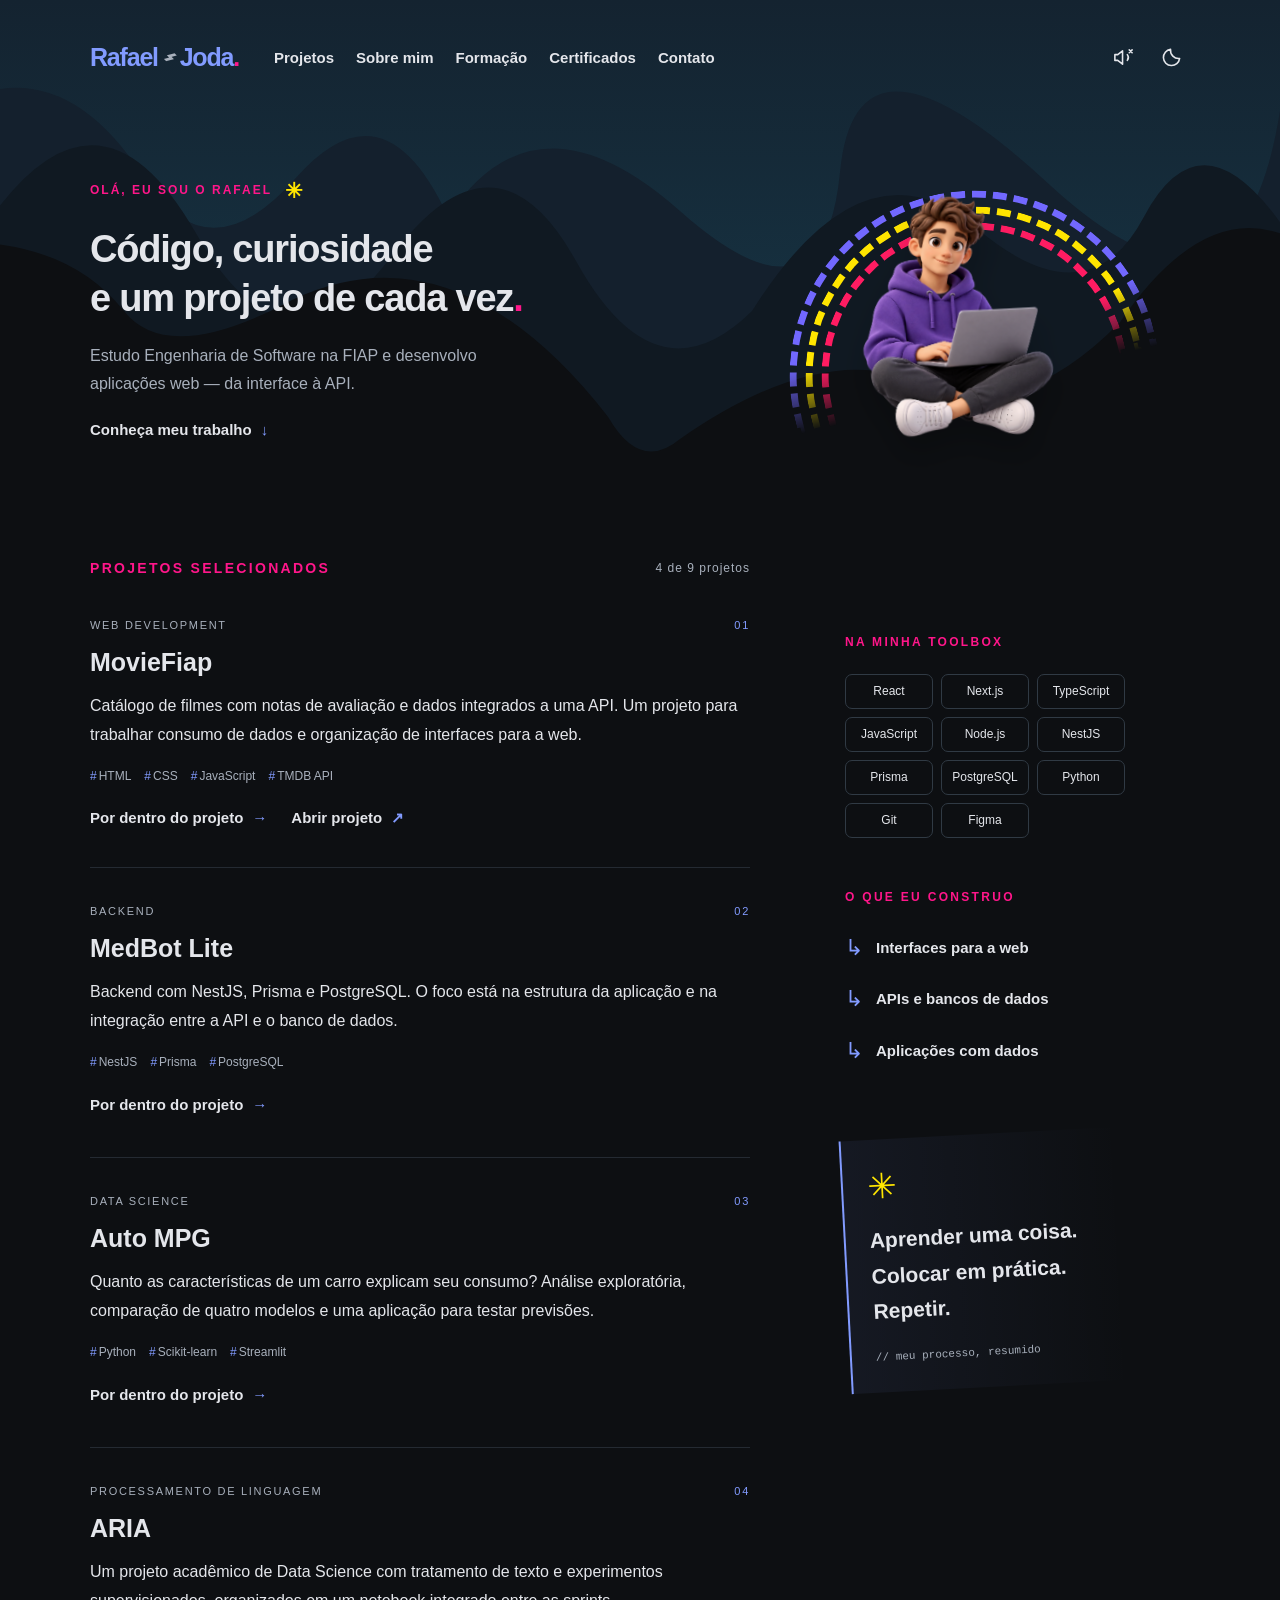
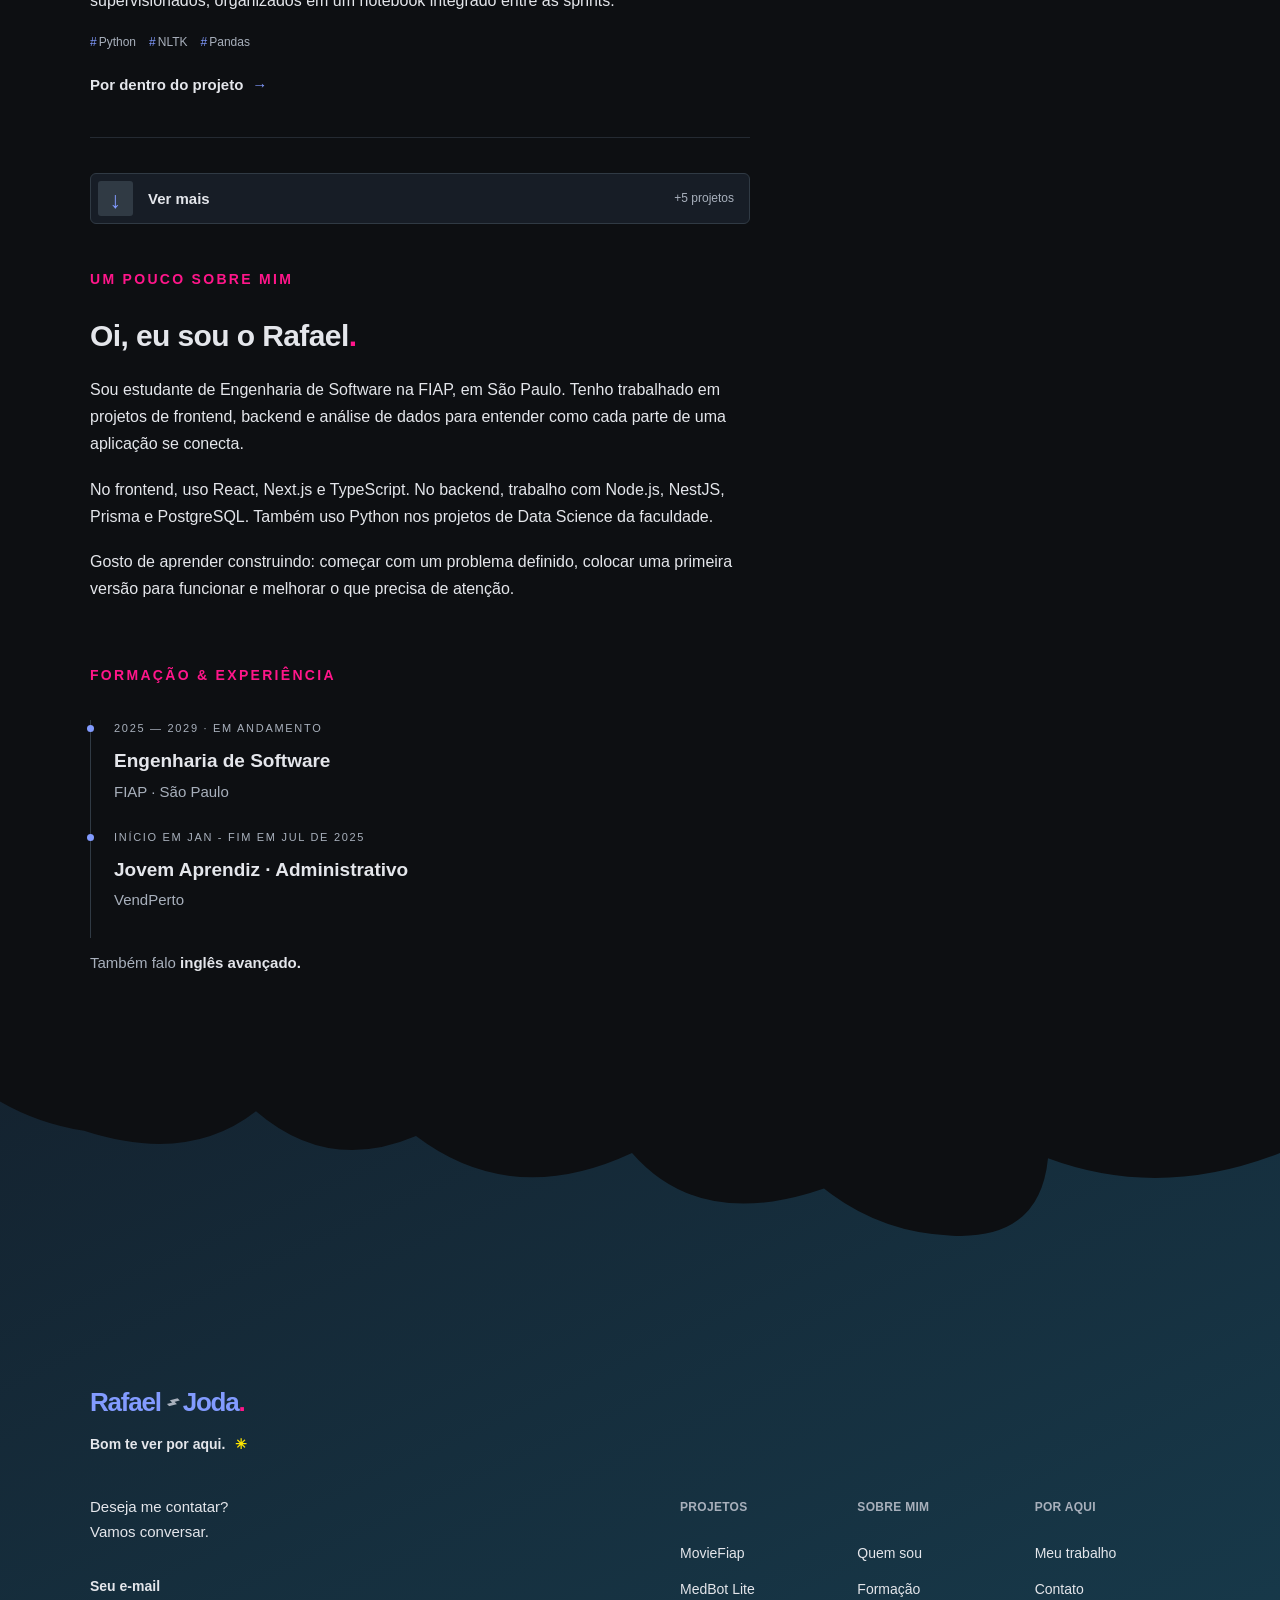
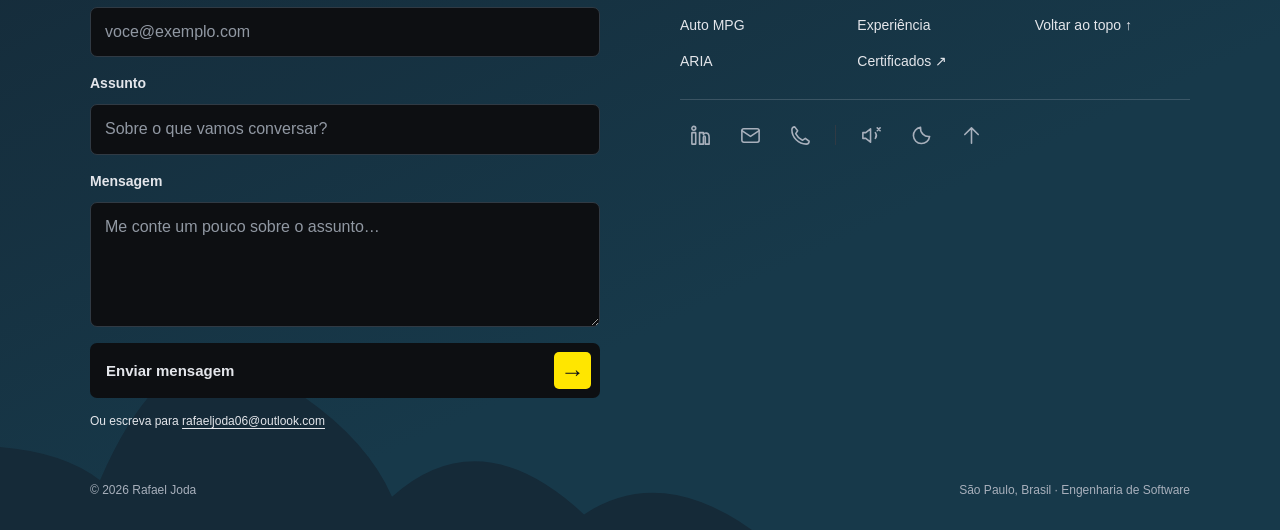
==== commit 3a46fc7e: "ano erradoo" ====
--- a/public/index.html
+++ b/public/index.html
@@ -11,7 +11,7 @@
 <article class="project reveal"><div class="project-meta">DATA SCIENCE <span>03</span></div><h3><button data-project="mpg">Auto MPG <span>↗</span></button></h3><p>Quanto as características de um carro explicam seu consumo? Análise exploratória, comparação de quatro modelos e uma aplicação para testar previsões.</p><div class="tags"><span>Python</span><span>Scikit-learn</span><span>Streamlit</span></div><button class="text-link" data-project="mpg">Por dentro do projeto <span>→</span></button></article>
 <article class="project reveal"><div class="project-meta">PROCESSAMENTO DE LINGUAGEM <span>04</span></div><h3><button data-project="aria">ARIA <span>↗</span></button></h3><p>Um projeto acadêmico de Data Science com tratamento de texto e experimentos supervisionados, organizados em um notebook integrado entre as sprints.</p><div class="tags"><span>Python</span><span>NLTK</span><span>Pandas</span></div><button class="text-link" data-project="aria">Por dentro do projeto <span>→</span></button></article><div id="additional-projects" hidden><article class="project"><div class="project-meta">WEB DEVELOPMENT <span>05</span></div><h3><a class="project-title-link" href="https://sprint3-web-front-challenge-6oac-d4pl1punf.vercel.app/" target="_blank" rel="noopener noreferrer">Passa Bola App<span aria-hidden="true">↗</span></a></h3><p>Aplicação de futebol feminino com estatísticas, notícias e acompanhamento de ligas.</p><div class="tags"><span>Next.js</span><span>React</span><span>Tailwind</span><span>Framer Motion</span></div><a class="text-link" href="https://sprint3-web-front-challenge-6oac-d4pl1punf.vercel.app/" target="_blank" rel="noopener noreferrer" aria-label="Abrir Passa Bola App em nova aba">Abrir projeto <span aria-hidden="true">↗</span></a></article><article class="project"><div class="project-meta">LANDING PAGE <span>06</span></div><h3><a class="project-title-link" href="https://greenpath-rose.vercel.app" target="_blank" rel="noopener noreferrer">Green Path<span aria-hidden="true">↗</span></a></h3><p>Landing page sobre sustentabilidade empresarial, com projetos ambientais e estratégias de economia verde.</p><div class="tags"><span>React</span><span>Tailwind</span></div><a class="text-link" href="https://greenpath-rose.vercel.app" target="_blank" rel="noopener noreferrer" aria-label="Abrir Green Path em nova aba">Abrir projeto <span aria-hidden="true">↗</span></a></article><article class="project"><div class="project-meta">WEB DEVELOPMENT <span>07</span></div><h3><a class="project-title-link" href="https://gs-web-front-xi.vercel.app" target="_blank" rel="noopener noreferrer">TalentHub<span aria-hidden="true">↗</span></a></h3><p>Aplicação para consultar e filtrar profissionais, com foco em usabilidade e organização das informações.</p><div class="tags"><span>React</span><span>Tailwind</span><span>JavaScript</span></div><a class="text-link" href="https://gs-web-front-xi.vercel.app" target="_blank" rel="noopener noreferrer" aria-label="Abrir TalentHub em nova aba">Abrir projeto <span aria-hidden="true">↗</span></a></article><article class="project"><div class="project-meta">FRONTEND <span>08</span></div><h3><a class="project-title-link" href="https://rafaeljoda.github.io/CP---Airbnb/" target="_blank" rel="noopener noreferrer">Airbnb Clone<span aria-hidden="true">↗</span></a></h3><p>Reprodução da interface do Airbnb, com foco no layout e na experiência visual da plataforma.</p><div class="tags"><span>React</span><span>Tailwind</span><span>JavaScript</span></div><a class="text-link" href="https://rafaeljoda.github.io/CP---Airbnb/" target="_blank" rel="noopener noreferrer" aria-label="Abrir Airbnb Clone em nova aba">Abrir projeto <span aria-hidden="true">↗</span></a></article><article class="project"><div class="project-meta">DADOS & MONITORAMENTO <span>09</span></div><h3><a class="project-title-link" href="https://reddit-agents.vercel.app/" target="_blank" rel="noopener noreferrer">Agentops<span aria-hidden="true">↗</span></a></h3><p>Monitoramento de tendências em comunidades do Reddit. Usa agentes para coletar, analisar e visualizar dados de engajamento.</p><div class="tags"><span>HTML</span><span>CSS</span><span>JavaScript</span><span>Chart.js</span><span>Python</span></div><a class="text-link" href="https://reddit-agents.vercel.app/" target="_blank" rel="noopener noreferrer" aria-label="Abrir Agentops em nova aba">Abrir projeto <span aria-hidden="true">↗</span></a></article></div><button id="toggle-projects" class="toggle-projects" type="button" aria-expanded="false" aria-controls="additional-projects"><span class="toggle-projects-icon" aria-hidden="true">↓</span><span class="toggle-projects-label">Ver mais</span><span class="toggle-projects-count">+5 projetos</span></button></section>
 <section id="sobre" class="about reveal"><h2 class="eyebrow">UM POUCO SOBRE MIM</h2><h3>Oi, eu sou o Rafael<span class="pink">.</span></h3><p>Sou estudante de Engenharia de Software na FIAP, em São Paulo. Tenho trabalhado em projetos de frontend, backend e análise de dados para entender como cada parte de uma aplicação se conecta.</p><p>No frontend, uso React, Next.js e TypeScript. No backend, trabalho com Node.js, NestJS, Prisma e PostgreSQL. Também uso Python nos projetos de Data Science da faculdade.</p><p>Gosto de aprender construindo: começar com um problema definido, colocar uma primeira versão para funcionar e melhorar o que precisa de atenção.</p></section>
-<section id="formacao" class="education reveal"><h2 class="eyebrow">FORMAÇÃO & EXPERIÊNCIA</h2><div class="timeline-item"><span class="timeline-dot"></span><p class="project-meta">2025 — 2029 · EM ANDAMENTO</p><h3>Engenharia de Software</h3><p>FIAP · São Paulo</p></div><div class="timeline-item"><span class="timeline-dot"></span><p class="project-meta">INÍCIO EM MARÇO DE 2025</p><h3>Jovem Aprendiz · Administrativo</h3><p>VendPerto</p></div><div class="language">Também falo <strong>inglês avançado.</strong></div></section></div>
+<section id="formacao" class="education reveal"><h2 class="eyebrow">FORMAÇÃO & EXPERIÊNCIA</h2><div class="timeline-item"><span class="timeline-dot"></span><p class="project-meta">2025 — 2029 · EM ANDAMENTO</p><h3>Engenharia de Software</h3><p>FIAP · São Paulo</p></div><div class="timeline-item"><span class="timeline-dot"></span><p class="project-meta">INÍCIO EM JAN - FIM EM JUL DE 2025</p><h3>Jovem Aprendiz · Administrativo</h3><p>VendPerto</p></div><div class="language">Também falo <strong>inglês avançado.</strong></div></section></div>
 <aside><section class="aside-section"><h2 class="eyebrow">NA MINHA TOOLBOX</h2><div class="toolbox"><span>React</span><span>Next.js</span><span>TypeScript</span><span>JavaScript</span><span>Node.js</span><span>NestJS</span><span>Prisma</span><span>PostgreSQL</span><span>Python</span><span>Git</span><span>Figma</span></div></section><section class="aside-section"><h2 class="eyebrow">O QUE EU CONSTRUO</h2><ul class="focus-list"><li><span>↳</span> Interfaces para a web</li><li><span>↳</span> APIs e bancos de dados</li><li><span>↳</span> Aplicações com dados</li></ul></section><section class="little-note"><span class="note-star">✳</span><p>Aprender uma coisa.<br>Colocar em prática.<br>Repetir.</p><span class="note-sign">// meu processo, resumido</span></section></aside></div></main>
 <footer id="contato" class="landscape-footer">
 <div class="footer-peek shell" aria-hidden="true"><img class="footer-avatar" src="avatar.png" alt="" width="170" height="204"></div>
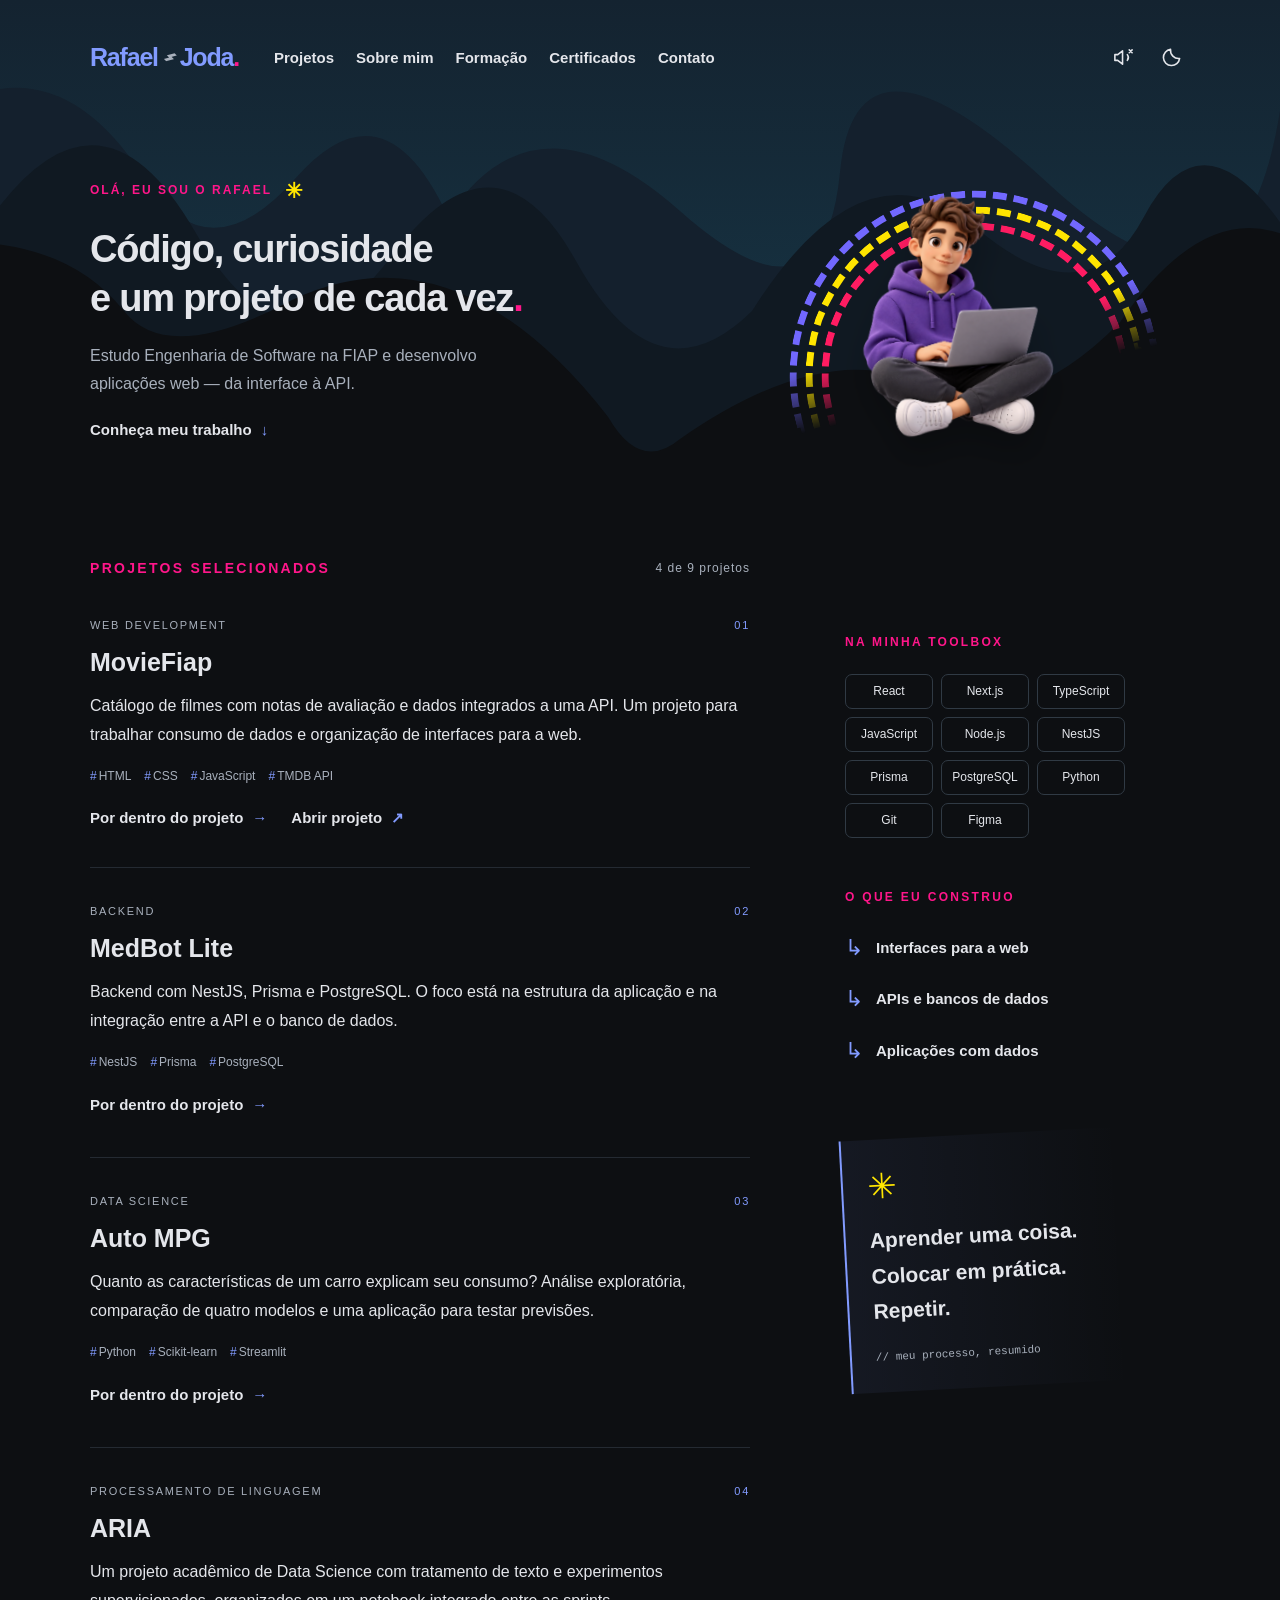
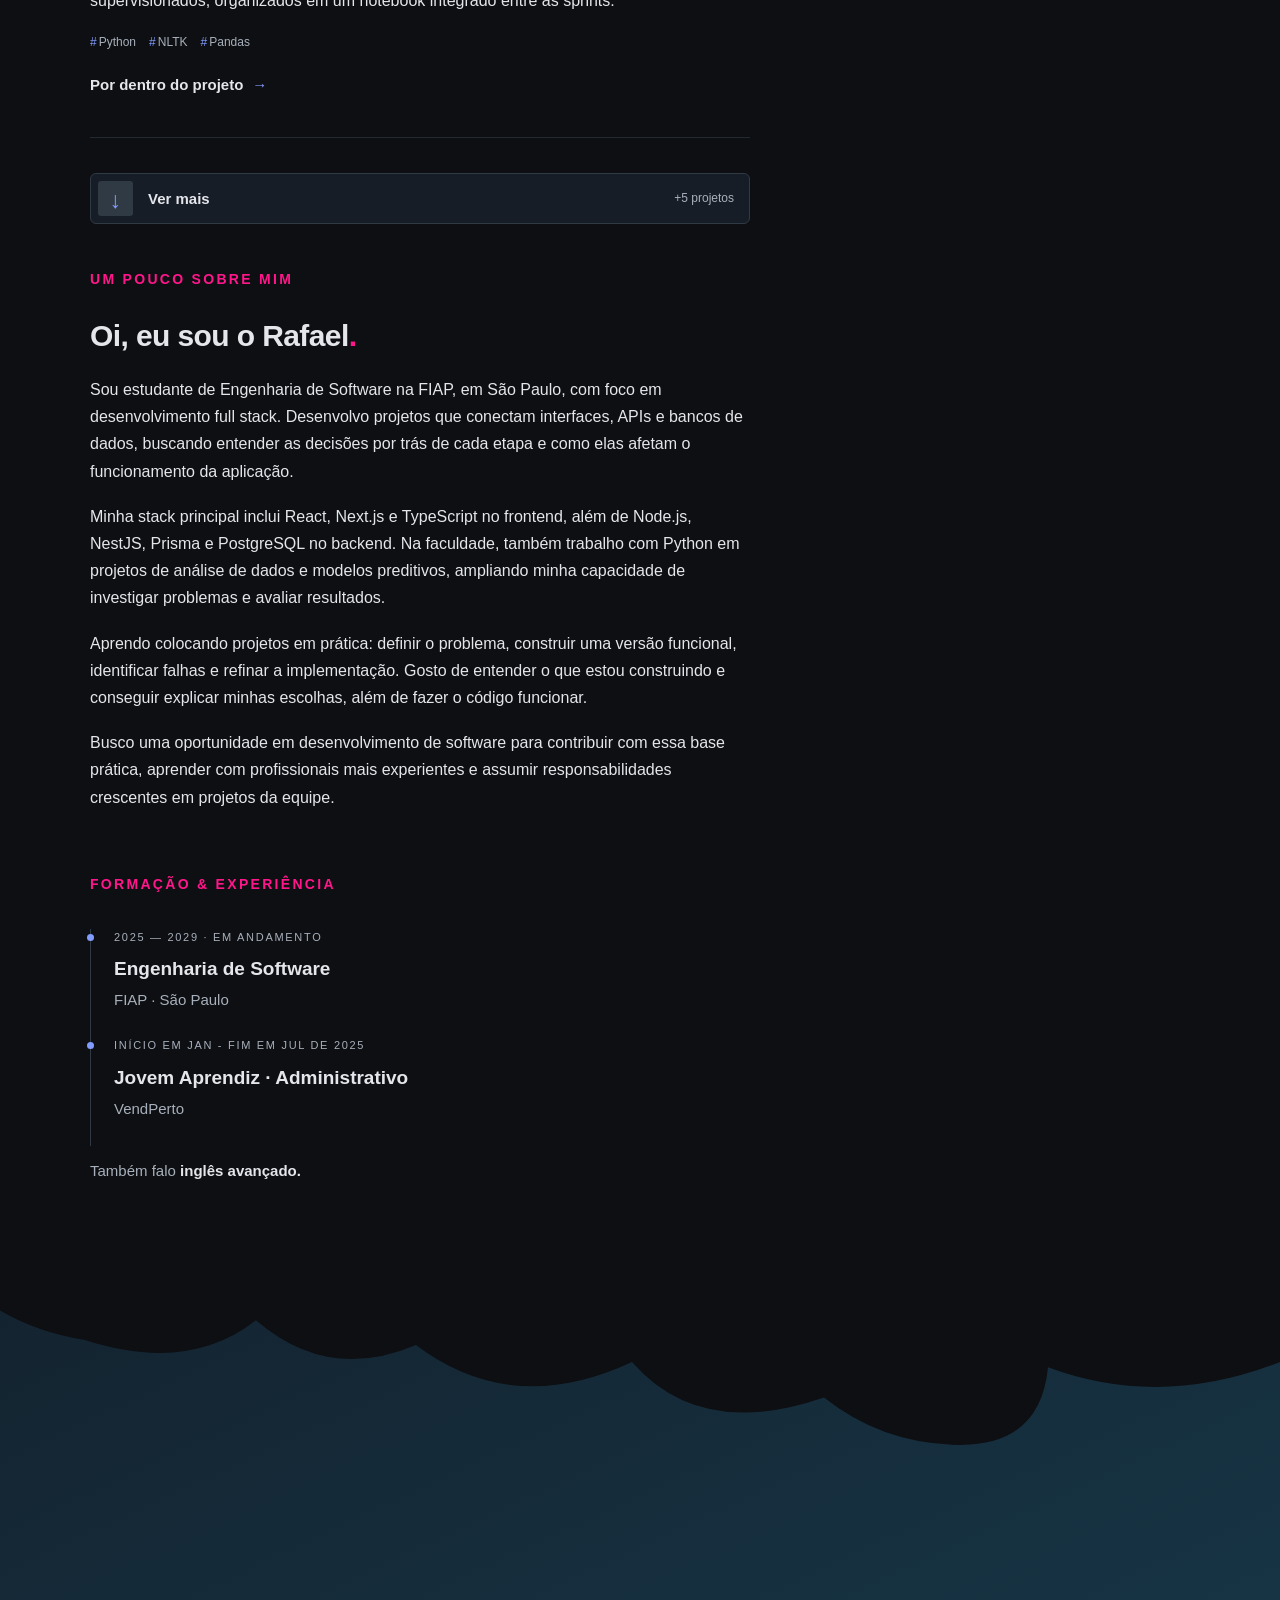
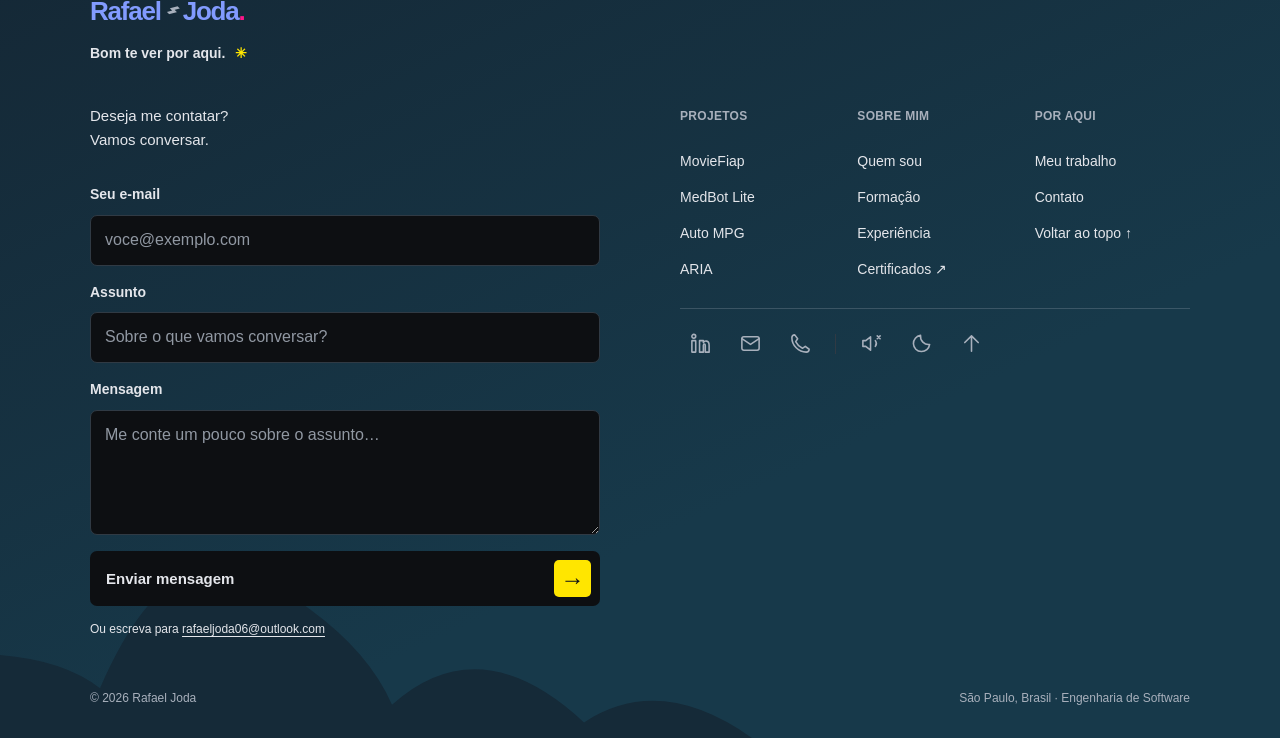
==== commit 0608202f: "texto" ====
--- a/public/index.html
+++ b/public/index.html
@@ -10,7 +10,7 @@
 <article class="project reveal"><div class="project-meta">BACKEND <span>02</span></div><h3><button data-project="medbot">MedBot Lite <span>↗</span></button></h3><p>Backend com NestJS, Prisma e PostgreSQL. O foco está na estrutura da aplicação e na integração entre a API e o banco de dados.</p><div class="tags"><span>NestJS</span><span>Prisma</span><span>PostgreSQL</span></div><button class="text-link" data-project="medbot">Por dentro do projeto <span>→</span></button></article>
 <article class="project reveal"><div class="project-meta">DATA SCIENCE <span>03</span></div><h3><button data-project="mpg">Auto MPG <span>↗</span></button></h3><p>Quanto as características de um carro explicam seu consumo? Análise exploratória, comparação de quatro modelos e uma aplicação para testar previsões.</p><div class="tags"><span>Python</span><span>Scikit-learn</span><span>Streamlit</span></div><button class="text-link" data-project="mpg">Por dentro do projeto <span>→</span></button></article>
 <article class="project reveal"><div class="project-meta">PROCESSAMENTO DE LINGUAGEM <span>04</span></div><h3><button data-project="aria">ARIA <span>↗</span></button></h3><p>Um projeto acadêmico de Data Science com tratamento de texto e experimentos supervisionados, organizados em um notebook integrado entre as sprints.</p><div class="tags"><span>Python</span><span>NLTK</span><span>Pandas</span></div><button class="text-link" data-project="aria">Por dentro do projeto <span>→</span></button></article><div id="additional-projects" hidden><article class="project"><div class="project-meta">WEB DEVELOPMENT <span>05</span></div><h3><a class="project-title-link" href="https://sprint3-web-front-challenge-6oac-d4pl1punf.vercel.app/" target="_blank" rel="noopener noreferrer">Passa Bola App<span aria-hidden="true">↗</span></a></h3><p>Aplicação de futebol feminino com estatísticas, notícias e acompanhamento de ligas.</p><div class="tags"><span>Next.js</span><span>React</span><span>Tailwind</span><span>Framer Motion</span></div><a class="text-link" href="https://sprint3-web-front-challenge-6oac-d4pl1punf.vercel.app/" target="_blank" rel="noopener noreferrer" aria-label="Abrir Passa Bola App em nova aba">Abrir projeto <span aria-hidden="true">↗</span></a></article><article class="project"><div class="project-meta">LANDING PAGE <span>06</span></div><h3><a class="project-title-link" href="https://greenpath-rose.vercel.app" target="_blank" rel="noopener noreferrer">Green Path<span aria-hidden="true">↗</span></a></h3><p>Landing page sobre sustentabilidade empresarial, com projetos ambientais e estratégias de economia verde.</p><div class="tags"><span>React</span><span>Tailwind</span></div><a class="text-link" href="https://greenpath-rose.vercel.app" target="_blank" rel="noopener noreferrer" aria-label="Abrir Green Path em nova aba">Abrir projeto <span aria-hidden="true">↗</span></a></article><article class="project"><div class="project-meta">WEB DEVELOPMENT <span>07</span></div><h3><a class="project-title-link" href="https://gs-web-front-xi.vercel.app" target="_blank" rel="noopener noreferrer">TalentHub<span aria-hidden="true">↗</span></a></h3><p>Aplicação para consultar e filtrar profissionais, com foco em usabilidade e organização das informações.</p><div class="tags"><span>React</span><span>Tailwind</span><span>JavaScript</span></div><a class="text-link" href="https://gs-web-front-xi.vercel.app" target="_blank" rel="noopener noreferrer" aria-label="Abrir TalentHub em nova aba">Abrir projeto <span aria-hidden="true">↗</span></a></article><article class="project"><div class="project-meta">FRONTEND <span>08</span></div><h3><a class="project-title-link" href="https://rafaeljoda.github.io/CP---Airbnb/" target="_blank" rel="noopener noreferrer">Airbnb Clone<span aria-hidden="true">↗</span></a></h3><p>Reprodução da interface do Airbnb, com foco no layout e na experiência visual da plataforma.</p><div class="tags"><span>React</span><span>Tailwind</span><span>JavaScript</span></div><a class="text-link" href="https://rafaeljoda.github.io/CP---Airbnb/" target="_blank" rel="noopener noreferrer" aria-label="Abrir Airbnb Clone em nova aba">Abrir projeto <span aria-hidden="true">↗</span></a></article><article class="project"><div class="project-meta">DADOS & MONITORAMENTO <span>09</span></div><h3><a class="project-title-link" href="https://reddit-agents.vercel.app/" target="_blank" rel="noopener noreferrer">Agentops<span aria-hidden="true">↗</span></a></h3><p>Monitoramento de tendências em comunidades do Reddit. Usa agentes para coletar, analisar e visualizar dados de engajamento.</p><div class="tags"><span>HTML</span><span>CSS</span><span>JavaScript</span><span>Chart.js</span><span>Python</span></div><a class="text-link" href="https://reddit-agents.vercel.app/" target="_blank" rel="noopener noreferrer" aria-label="Abrir Agentops em nova aba">Abrir projeto <span aria-hidden="true">↗</span></a></article></div><button id="toggle-projects" class="toggle-projects" type="button" aria-expanded="false" aria-controls="additional-projects"><span class="toggle-projects-icon" aria-hidden="true">↓</span><span class="toggle-projects-label">Ver mais</span><span class="toggle-projects-count">+5 projetos</span></button></section>
-<section id="sobre" class="about reveal"><h2 class="eyebrow">UM POUCO SOBRE MIM</h2><h3>Oi, eu sou o Rafael<span class="pink">.</span></h3><p>Sou estudante de Engenharia de Software na FIAP, em São Paulo. Tenho trabalhado em projetos de frontend, backend e análise de dados para entender como cada parte de uma aplicação se conecta.</p><p>No frontend, uso React, Next.js e TypeScript. No backend, trabalho com Node.js, NestJS, Prisma e PostgreSQL. Também uso Python nos projetos de Data Science da faculdade.</p><p>Gosto de aprender construindo: começar com um problema definido, colocar uma primeira versão para funcionar e melhorar o que precisa de atenção.</p></section>
+<section id="sobre" class="about reveal"><h2 class="eyebrow">UM POUCO SOBRE MIM</h2><h3>Oi, eu sou o Rafael<span class="pink">.</span></h3><p>Sou estudante de Engenharia de Software na FIAP, em São Paulo, com foco em desenvolvimento full stack. Desenvolvo projetos que conectam interfaces, APIs e bancos de dados, buscando entender as decisões por trás de cada etapa e como elas afetam o funcionamento da aplicação.</p><p>Minha stack principal inclui React, Next.js e TypeScript no frontend, além de Node.js, NestJS, Prisma e PostgreSQL no backend. Na faculdade, também trabalho com Python em projetos de análise de dados e modelos preditivos, ampliando minha capacidade de investigar problemas e avaliar resultados.</p><p>Aprendo colocando projetos em prática: definir o problema, construir uma versão funcional, identificar falhas e refinar a implementação. Gosto de entender o que estou construindo e conseguir explicar minhas escolhas, além de fazer o código funcionar.</p> <p> Busco uma oportunidade em desenvolvimento de software para contribuir com essa base prática, aprender com profissionais mais experientes e assumir responsabilidades crescentes em projetos da equipe.</p></section>
 <section id="formacao" class="education reveal"><h2 class="eyebrow">FORMAÇÃO & EXPERIÊNCIA</h2><div class="timeline-item"><span class="timeline-dot"></span><p class="project-meta">2025 — 2029 · EM ANDAMENTO</p><h3>Engenharia de Software</h3><p>FIAP · São Paulo</p></div><div class="timeline-item"><span class="timeline-dot"></span><p class="project-meta">INÍCIO EM JAN - FIM EM JUL DE 2025</p><h3>Jovem Aprendiz · Administrativo</h3><p>VendPerto</p></div><div class="language">Também falo <strong>inglês avançado.</strong></div></section></div>
 <aside><section class="aside-section"><h2 class="eyebrow">NA MINHA TOOLBOX</h2><div class="toolbox"><span>React</span><span>Next.js</span><span>TypeScript</span><span>JavaScript</span><span>Node.js</span><span>NestJS</span><span>Prisma</span><span>PostgreSQL</span><span>Python</span><span>Git</span><span>Figma</span></div></section><section class="aside-section"><h2 class="eyebrow">O QUE EU CONSTRUO</h2><ul class="focus-list"><li><span>↳</span> Interfaces para a web</li><li><span>↳</span> APIs e bancos de dados</li><li><span>↳</span> Aplicações com dados</li></ul></section><section class="little-note"><span class="note-star">✳</span><p>Aprender uma coisa.<br>Colocar em prática.<br>Repetir.</p><span class="note-sign">// meu processo, resumido</span></section></aside></div></main>
 <footer id="contato" class="landscape-footer">
